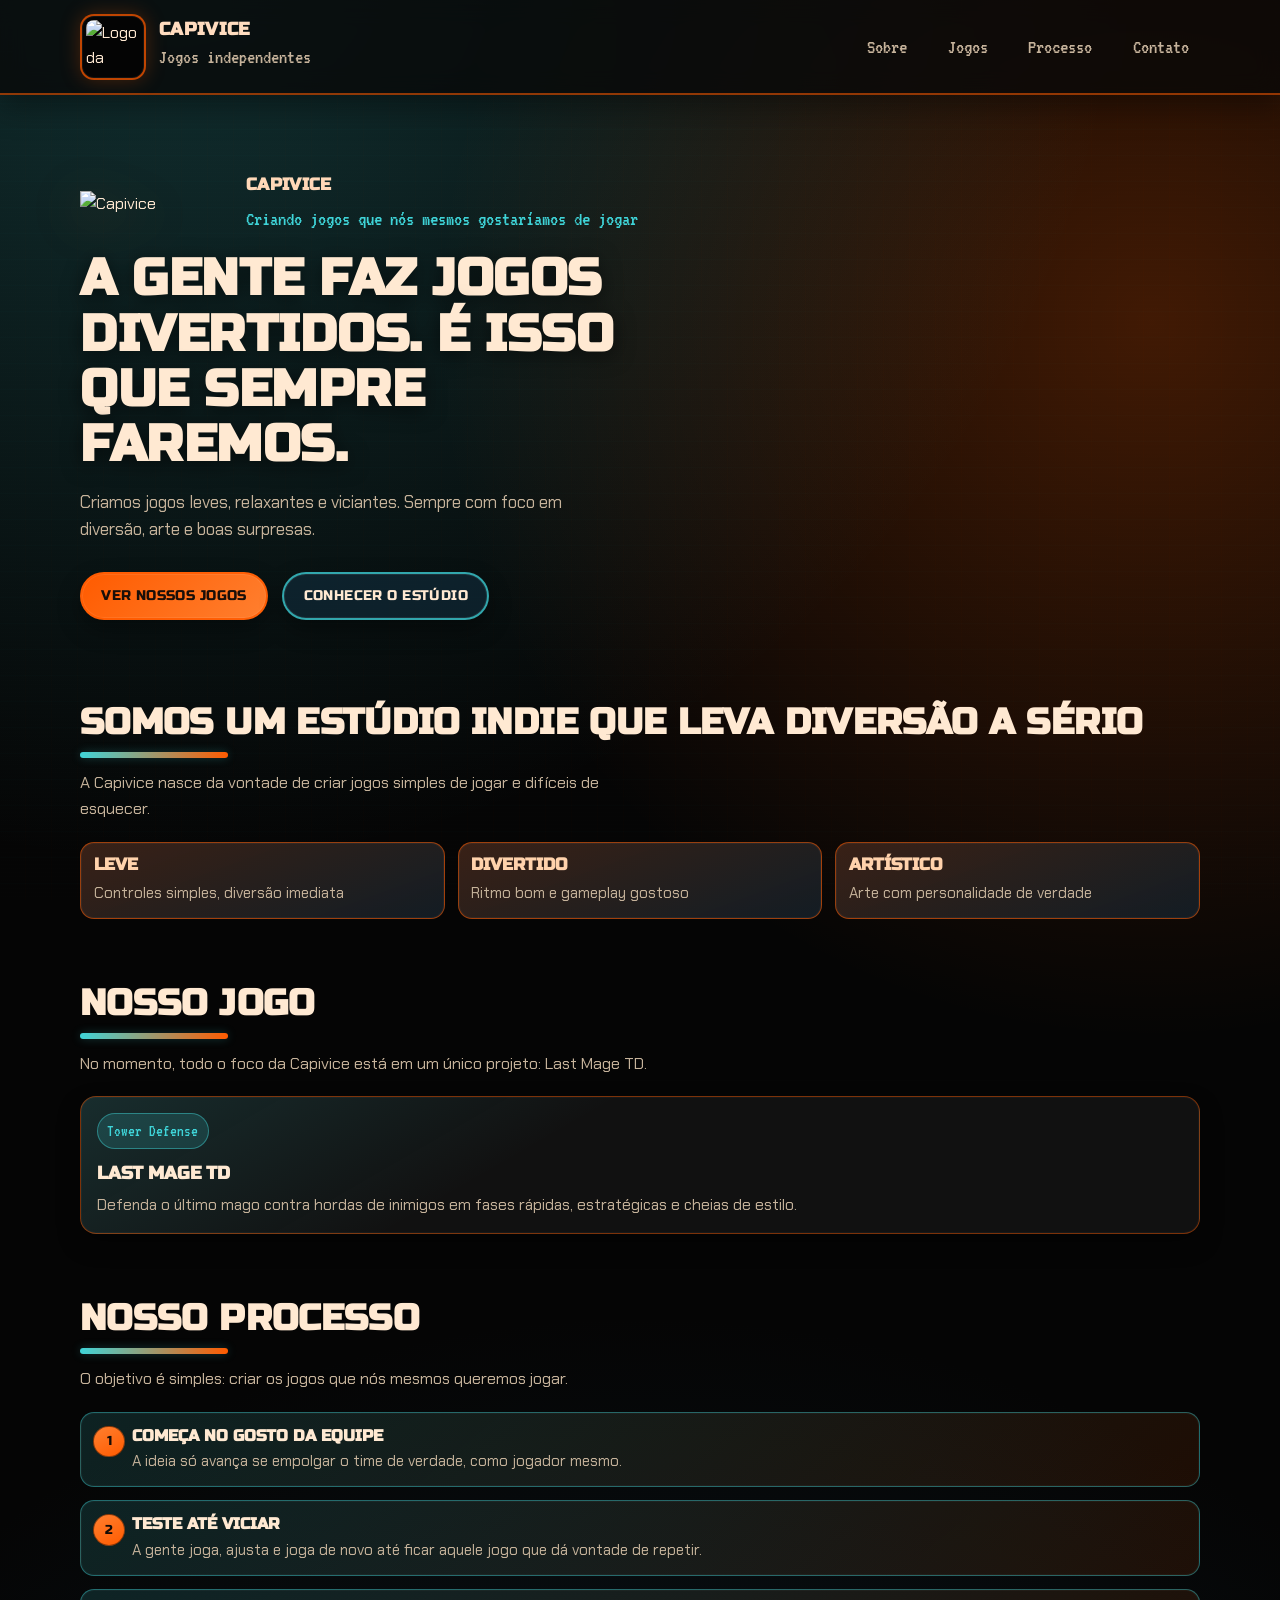
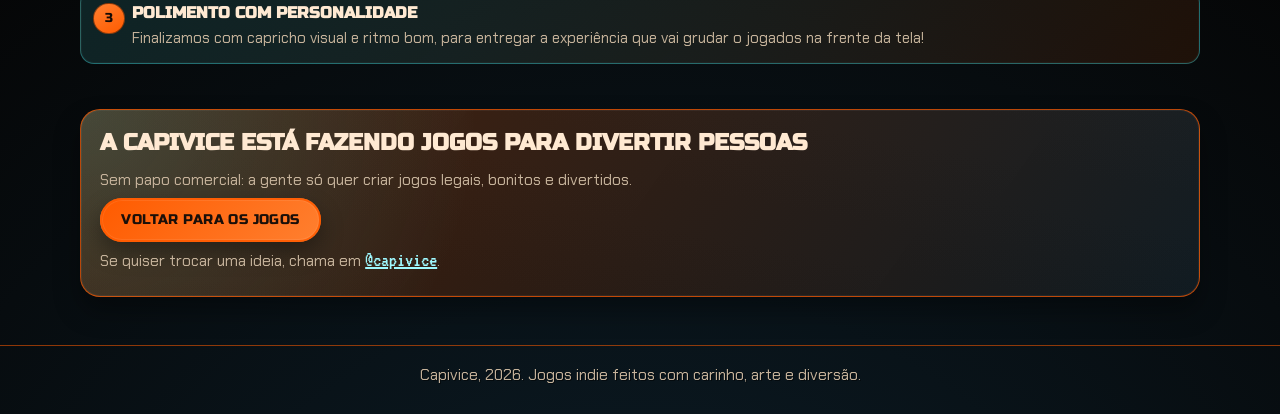
==== index.html @ 0014c9d9 "Add files via upload" ====
<!DOCTYPE html>
<html lang="pt-BR">
<head>
    <meta charset="utf-8">
    <meta name="viewport" content="width=device-width, initial-scale=1">
    <title>Capivice | Jogos indie divertidos com arte forte</title>
    <meta name="description" content="Capivice cria jogos indie divertidos com identidade visual marcante, energia gamer e uma vibe criativa inspirada no mar.">
    <link rel="preconnect" href="https://fonts.googleapis.com">
    <link rel="preconnect" href="https://fonts.gstatic.com" crossorigin>
    <link href="https://fonts.googleapis.com/css2?family=Chakra+Petch:wght@400;500;600;700&family=Russo+One&family=VT323&display=swap" rel="stylesheet">
    <style>
        :root {
            --bg: #050505;
            --bg-soft: #0d1418;
            --surface: #111111;
            --surface-soft: #13161a;
            --text: #ffe9d2;
            --muted: #c6b39b;
            --primary: #ff5b00;
            --primary-soft: #ff7f2f;
            --accent: #3fd4d8;
            --line: rgba(255, 91, 0, 0.45);
            --ocean: #123347;
            --max: 1120px;
        }

        * {
            box-sizing: border-box;
            margin: 0;
            padding: 0;
        }

        html {
            scroll-behavior: smooth;
        }

        body {
            font-family: "Chakra Petch", sans-serif;
            background:
                radial-gradient(circle at 14% -4%, rgba(63, 212, 216, 0.22), transparent 40%),
                radial-gradient(circle at 90% 16%, rgba(255, 91, 0, 0.24), transparent 35%),
                radial-gradient(circle at 50% 120%, rgba(18, 51, 71, 0.58), transparent 44%),
                var(--bg);
            color: var(--text);
            line-height: 1.6;
            min-height: 100vh;
            position: relative;
            overflow-x: hidden;
            text-rendering: optimizeLegibility;
        }

        body::before {
            content: "";
            position: fixed;
            inset: 0;
            pointer-events: none;
            z-index: -2;
            background:
                linear-gradient(transparent 96%, rgba(63, 212, 216, 0.1) 96%),
                linear-gradient(90deg, transparent 96%, rgba(255, 91, 0, 0.08) 96%);
            background-size: 26px 26px, 26px 26px;
            opacity: 0.17;
        }

        body::after {
            content: "";
            position: fixed;
            inset: 0;
            pointer-events: none;
            z-index: -1;
            background: repeating-linear-gradient(
                to bottom,
                rgba(255, 255, 255, 0.05) 0 1px,
                transparent 1px 4px
            );
            opacity: 0.12;
        }

        a {
            color: inherit;
            text-decoration: none;
        }

        .wrap {
            width: min(calc(100% - 2.2rem), var(--max));
            margin-inline: auto;
        }

        .reveal {
            opacity: 0;
            transform: translateY(22px);
            animation: rise 0.7s cubic-bezier(0.3, 0.7, 0.2, 1) forwards;
        }

        .delay-1 { animation-delay: 0.1s; }
        .delay-2 { animation-delay: 0.18s; }
        .delay-3 { animation-delay: 0.26s; }

        @keyframes rise {
            to {
                opacity: 1;
                transform: translateY(0);
            }
        }

        @keyframes float-card {
            0%, 100% { transform: translateY(0px); }
            50% { transform: translateY(-6px); }
        }

        header {
            position: sticky;
            top: 0;
            z-index: 10;
            backdrop-filter: blur(12px);
            background: rgba(8, 8, 8, 0.78);
            border-bottom: 2px solid rgba(255, 91, 0, 0.55);
            box-shadow: 0 10px 30px rgba(0, 0, 0, 0.42);
        }

        .topbar {
            display: flex;
            justify-content: space-between;
            align-items: center;
            gap: 1rem;
            padding: 0.85rem 0;
        }

        .brand {
            display: inline-flex;
            align-items: center;
            gap: 0.8rem;
        }

        .brand-logo {
            width: 66px;
            height: 66px;
            object-fit: contain;
            border-radius: 14px;
            background: #040404;
            border: 2px solid rgba(255, 91, 0, 0.75);
            padding: 0.25rem;
            box-shadow:
                inset 0 0 0 1px rgba(255, 255, 255, 0.06),
                0 0 20px rgba(255, 91, 0, 0.25);
        }

        .logo-fallback {
            width: 66px;
            height: 66px;
            border-radius: 14px;
            display: grid;
            place-items: center;
            font-family: "Russo One", sans-serif;
            font-size: 1rem;
            color: #1b0f08;
            background: linear-gradient(145deg, var(--primary), var(--primary-soft));
            border: 2px solid rgba(255, 91, 0, 0.8);
            box-shadow: inset 0 0 0 2px rgba(0, 0, 0, 0.4);
        }

        .brand strong {
            font-family: "Russo One", sans-serif;
            font-size: 1.12rem;
            line-height: 1.1;
            display: block;
            letter-spacing: 0.02em;
            text-transform: uppercase;
            color: #ffdcbf;
        }

        .brand > span {
            display: grid;
            gap: 0.06rem;
        }

        .brand > span > span {
            color: var(--muted);
            font-family: "VT323", monospace;
            font-size: 1.28rem;
        }

        nav {
            display: flex;
            gap: 1.1rem;
            font-family: "VT323", monospace;
            font-size: 1.3rem;
            color: var(--muted);
        }

        nav a {
            padding: 0.25rem 0.65rem;
            border: 1px solid transparent;
            border-radius: 6px;
            transition: all 0.2s ease;
        }

        nav a:hover {
            color: var(--text);
            border-color: rgba(63, 212, 216, 0.6);
            background: rgba(63, 212, 216, 0.14);
        }

        .hero {
            padding: 4.8rem 0 3.9rem;
            display: grid;
            grid-template-columns: 1.15fr 0.85fr;
            gap: 2rem;
            align-items: center;
        }

        .hero-logo {
            width: 150px;
            flex-shrink: 0;
            filter: drop-shadow(0 10px 24px rgba(255, 91, 0, 0.3));
        }

        .hero-brand-row {
            display: flex;
            align-items: center;
            gap: 1rem;
            margin-bottom: 1rem;
        }

        .hero-brand-text {
            display: grid;
            gap: 0.2rem;
        }

        .hero-brand-text strong {
            font-family: "Russo One", sans-serif;
            font-size: 1.05rem;
            color: #ffd8b8;
            text-transform: uppercase;
            letter-spacing: 0.02em;
        }

        .hero-brand-text span {
            font-family: "VT323", monospace;
            font-size: 1.3rem;
            color: var(--accent);
        }

        h1 {
            font-family: "Russo One", sans-serif;
            font-size: clamp(2rem, 4vw, 3.4rem);
            line-height: 1.08;
            letter-spacing: 0.01em;
            margin-bottom: 1rem;
            text-transform: uppercase;
            text-shadow: 0 4px 20px rgba(0, 0, 0, 0.6);
        }

        .hero p {
            color: var(--muted);
            max-width: 52ch;
            font-size: 1.07rem;
            margin-bottom: 1.8rem;
        }

        .actions {
            display: flex;
            flex-wrap: wrap;
            gap: 0.9rem;
        }

        .btn {
            padding: 0.7rem 1.2rem;
            font-family: "Russo One", sans-serif;
            border-radius: 999px;
            font-weight: 400;
            font-size: 0.86rem;
            border: 2px solid transparent;
            transition: transform 0.15s ease, box-shadow 0.15s ease, background-color 0.2s ease;
            letter-spacing: 0.03em;
            box-shadow:
                inset 0 0 0 1px rgba(255, 255, 255, 0.08),
                0 10px 22px rgba(0, 0, 0, 0.35);
            text-transform: uppercase;
        }

        .btn-primary {
            background: linear-gradient(135deg, var(--primary), var(--primary-soft));
            border-color: rgba(255, 91, 0, 0.85);
            color: #1a0f09;
        }

        .btn-secondary {
            border-color: rgba(63, 212, 216, 0.75);
            background: rgba(18, 51, 71, 0.5);
            color: var(--text);
        }

        .btn:hover {
            transform: translateY(-2px);
            box-shadow:
                inset 0 0 0 1px rgba(255, 255, 255, 0.08),
                0 12px 24px rgba(0, 0, 0, 0.42);
        }

        .btn:active {
            transform: translateY(1px);
        }

        .hero-card {
            background:
                radial-gradient(circle at 16% 0%, rgba(63, 212, 216, 0.2), transparent 45%),
                linear-gradient(160deg, rgba(255, 255, 255, 0.06), transparent 45%),
                linear-gradient(180deg, #151515, #0c0c0c);
            border: 2px solid rgba(255, 91, 0, 0.68);
            border-radius: 22px;
            padding: 1.25rem;
            box-shadow:
                inset 0 0 0 1px rgba(255, 255, 255, 0.05),
                0 20px 34px rgba(0, 0, 0, 0.5);
            animation: float-card 4.8s ease-in-out infinite;
        }

        .hero-card .tag {
            display: inline-block;
            background: rgba(63, 212, 216, 0.2);
            color: #8ffbff;
            border: 1px solid rgba(63, 212, 216, 0.72);
            border-radius: 999px;
            padding: 0.22rem 0.68rem;
            font-family: "VT323", monospace;
            font-size: 1.12rem;
            margin-bottom: 0.9rem;
        }

        .hero-card h2 {
            font-family: "Russo One", sans-serif;
            font-size: 1.5rem;
            line-height: 1.2;
            margin-bottom: 0.55rem;
            color: #ffd9bb;
        }

        .hero-card p {
            color: var(--muted);
            font-size: 1.02rem;
        }

        .hero-card ul {
            margin-top: 1rem;
            display: grid;
            gap: 0.68rem;
        }

        .hero-card li {
            list-style: none;
            border: 1px solid rgba(255, 91, 0, 0.45);
            background: rgba(7, 9, 12, 0.75);
            border-radius: 12px;
            padding: 0.62rem 0.75rem;
            font-size: 0.92rem;
            color: var(--muted);
        }

        section {
            padding: 1.2rem 0 2.8rem;
        }

        .section-title {
            font-family: "Russo One", sans-serif;
            font-size: clamp(1.45rem, 3vw, 2.25rem);
            line-height: 1.15;
            margin-bottom: 0.75rem;
            letter-spacing: 0.01em;
            text-transform: uppercase;
        }

        .section-title::after {
            content: "";
            display: block;
            width: 148px;
            height: 6px;
            margin-top: 0.55rem;
            border-radius: 999px;
            background: linear-gradient(90deg, var(--accent), var(--primary));
            box-shadow: 0 0 10px rgba(63, 212, 216, 0.25);
        }

        .section-sub {
            color: var(--muted);
            margin-bottom: 1.2rem;
            max-width: 58ch;
            font-size: 1.02rem;
        }

        .grid {
            display: grid;
            gap: 0.95rem;
        }

        .grid.cols-3 {
            grid-template-columns: repeat(3, minmax(0, 1fr));
        }

        .card {
            background:
                linear-gradient(150deg, rgba(63, 212, 216, 0.14), transparent 40%),
                var(--surface);
            border-radius: 16px;
            border: 1px solid var(--line);
            padding: 1rem;
            box-shadow:
                inset 0 0 0 1px rgba(255, 255, 255, 0.03),
                0 10px 22px rgba(0, 0, 0, 0.35);
            transition: transform 0.2s ease;
        }

        .card:hover {
            transform: translateY(-3px);
        }

        .card h3 {
            font-family: "Russo One", sans-serif;
            font-size: 1.15rem;
            line-height: 1.2;
            margin-bottom: 0.5rem;
            text-transform: uppercase;
        }

        .card p {
            color: var(--muted);
            font-size: 0.98rem;
        }

        .pill {
            display: inline-block;
            padding: 0.22rem 0.58rem;
            border-radius: 999px;
            font-family: "VT323", monospace;
            font-size: 1.05rem;
            background: rgba(63, 212, 216, 0.16);
            border: 1px solid rgba(63, 212, 216, 0.45);
            color: var(--accent);
            margin-bottom: 0.8rem;
        }

        .stats {
            display: grid;
            grid-template-columns: repeat(3, minmax(0, 1fr));
            gap: 0.8rem;
            margin-top: 1rem;
        }

        .stat {
            border-radius: 14px;
            background: linear-gradient(160deg, rgba(255, 91, 0, 0.16), rgba(18, 51, 71, 0.22)), var(--surface-soft);
            border: 1px solid rgba(255, 91, 0, 0.55);
            padding: 0.8rem;
            box-shadow: inset 0 0 0 1px rgba(255, 255, 255, 0.04);
        }

        .stat strong {
            display: block;
            font-family: "Russo One", sans-serif;
            font-size: 1.05rem;
            color: #ffd2ac;
            line-height: 1.2;
            margin-bottom: 0.25rem;
            text-transform: uppercase;
        }

        .stat span {
            color: var(--muted);
            font-size: 0.95rem;
        }

        .process {
            counter-reset: step;
            display: grid;
            gap: 0.8rem;
        }

        .process li {
            list-style: none;
            border: 1px solid rgba(63, 212, 216, 0.42);
            background: linear-gradient(140deg, rgba(63, 212, 216, 0.14), rgba(255, 91, 0, 0.1));
            border-radius: 14px;
            padding: 0.82rem 0.95rem;
            position: relative;
            padding-left: 3.2rem;
            box-shadow: inset 0 0 0 1px rgba(255, 255, 255, 0.03);
        }

        .process li::before {
            counter-increment: step;
            content: counter(step);
            position: absolute;
            left: 0.78rem;
            top: 0.8rem;
            width: 1.85rem;
            height: 1.85rem;
            border-radius: 999px;
            display: grid;
            place-items: center;
            font-family: "Russo One", sans-serif;
            font-size: 0.8rem;
            color: #140b06;
            background: linear-gradient(150deg, var(--primary-soft), var(--primary));
            border: 1px solid rgba(0, 0, 0, 0.45);
        }

        .process h4 {
            font-family: "Russo One", sans-serif;
            font-size: 1rem;
            line-height: 1.2;
            margin-bottom: 0.25rem;
            text-transform: uppercase;
        }

        .process p {
            color: var(--muted);
            font-size: 0.95rem;
        }

        .cta {
            background:
                radial-gradient(circle at 0% 0%, rgba(63, 212, 216, 0.22), transparent 35%),
                linear-gradient(125deg, rgba(255, 91, 0, 0.24), rgba(18, 51, 71, 0.32)),
                linear-gradient(190deg, #141414, #0b0b0b);
            border-radius: 20px;
            border: 1px solid rgba(255, 91, 0, 0.7);
            padding: 1.2rem;
            margin-bottom: 3rem;
            box-shadow:
                inset 0 0 0 1px rgba(255, 255, 255, 0.05),
                0 14px 26px rgba(0, 0, 0, 0.34);
        }

        .cta h3 {
            font-family: "Russo One", sans-serif;
            font-size: clamp(1.1rem, 2.3vw, 1.45rem);
            line-height: 1.2;
            margin-bottom: 0.6rem;
            text-transform: uppercase;
        }

        .cta p {
            color: var(--muted);
            margin-bottom: 0.9rem;
            max-width: 62ch;
            font-size: 0.98rem;
        }

        .contact-link {
            font-family: "VT323", monospace;
            font-size: 1.28rem;
            color: #9ff9ff;
            text-decoration: underline;
            text-decoration-thickness: 2px;
        }

        footer {
            border-top: 1px solid rgba(255, 91, 0, 0.55);
            color: var(--muted);
            font-size: 0.98rem;
            padding: 1rem 0 1.7rem;
            text-align: center;
            text-shadow: 1px 1px 0 rgba(0, 0, 0, 0.45);
        }

        @media (max-width: 980px) {
            nav {
                display: none;
            }

            .hero {
                grid-template-columns: 1fr;
                padding-top: 3.6rem;
                gap: 1.3rem;
            }

            .hero-brand-row {
                align-items: flex-start;
            }

            .grid.cols-3,
            .stats {
                grid-template-columns: 1fr;
            }
        }

        @media (max-width: 680px) {
            .wrap {
                width: min(calc(100% - 1.4rem), var(--max));
            }

            h1 {
                font-size: clamp(1.5rem, 8vw, 2rem);
                line-height: 1.12;
            }

            .section-title {
                font-size: clamp(1.2rem, 6vw, 1.5rem);
            }

            .btn {
                width: 100%;
                text-align: center;
            }

            .hero-brand-row {
                flex-direction: column;
                align-items: flex-start;
                gap: 0.5rem;
            }

            .hero-logo {
                width: min(240px, 100%);
            }
        }
    </style>
</head>
<body>
    <header>
        <div class="wrap topbar">
            <a href="#topo" class="brand" id="topo">
                <img src="./assets/capivice-logo.png" alt="Logo da Capivice" class="brand-logo">
                <span>
                    <strong>Capivice</strong>
                    <span>Jogos independentes</span>
                </span>
            </a>

            <nav>
                <a href="#sobre">Sobre</a>
                <a href="#jogos">Jogos</a>
                <a href="#processo">Processo</a>
                <a href="#contato">Contato</a>
            </nav>
        </div>
    </header>

    <main class="wrap">
        <section class="hero">
            <div class="reveal">
                <div class="hero-brand-row">
                    <img src="./assets/capivice-logo.png" alt="Capivice" class="hero-logo">
                    <div class="hero-brand-text">
                        <strong>Capivice</strong>
                        <span>Criando jogos que nós mesmos gostaríamos de jogar</span>
                    </div>
                </div>
                <h1>A gente faz jogos divertidos. É isso que sempre faremos.</h1>
                <p>
                    Criamos jogos leves, relaxantes e viciantes. Sempre com foco em diversão, arte e boas surpresas.
                </p>
                <div class="actions">
                    <a class="btn btn-primary" href="#jogos">Ver nossos jogos</a>
                    <a class="btn btn-secondary" href="#sobre">Conhecer o estúdio</a>
                </div>
            </div>

            <aside class="hero-card reveal delay-1" aria-label="Destaque do próximo projeto">
                <span class="tag">Em desenvolvimento</span>
                <h2>Last Mage TD</h2>
                <p>
                    Nosso primeiro jogo: um tower defense rápido, estiloso e viciante.
                </p>
                <ul>
                    <li>Estratégia direta com partidas dinâmicas</li>
                    <li>Arte forte com personalidade Capivice</li>
                </ul>
            </aside>
        </section>

        <section id="sobre" class="reveal delay-1">
            <h2 class="section-title">Somos um estúdio indie que leva diversão a sério</h2>
            <p class="section-sub">
                A Capivice nasce da vontade de criar jogos simples de jogar e difíceis de esquecer.
            </p>

            <div class="stats">
                <div class="stat">
                    <strong>Leve</strong>
                    <span>Controles simples, diversão imediata</span>
                </div>
                <div class="stat">
                    <strong>Divertido</strong>
                    <span>Ritmo bom e gameplay gostoso</span>
                </div>
                <div class="stat">
                    <strong>Artístico</strong>
                    <span>Arte com personalidade de verdade</span>
                </div>
            </div>
        </section>

        <section id="jogos" class="reveal delay-2">
            <h2 class="section-title">Nosso Jogo</h2>
            <p class="section-sub">
                No momento, todo o foco da Capivice está em um único projeto: Last Mage TD.
            </p>

            <div class="grid">
                <article class="card">
                    <span class="pill">Tower Defense</span>
                    <h3>Last Mage TD</h3>
                    <p>
                        Defenda o último mago contra hordas de inimigos em fases rápidas, estratégicas e cheias de estilo.
                    </p>
                </article>
            </div>
        </section>

        <section id="processo" class="reveal delay-3">
            <h2 class="section-title">Nosso Processo</h2>
            <p class="section-sub">
                O objetivo é simples: criar os jogos que nós mesmos queremos jogar.
            </p>

            <ol class="process">
                <li>
                    <h4>Começa no gosto da equipe</h4>
                    <p>
                        A ideia só avança se empolgar o time de verdade, como jogador mesmo.
                    </p>
                </li>
                <li>
                    <h4>Teste até viciar</h4>
                    <p>
                        A gente joga, ajusta e joga de novo até ficar aquele jogo que dá vontade de repetir.
                    </p>
                </li>
                <li>
                    <h4>Polimento com personalidade</h4>
                    <p>
                        Finalizamos com capricho visual e ritmo bom, para entregar a experiência que vai grudar o jogados na frente da tela!
                    </p>
                </li>
            </ol>
        </section>

        <section id="contato" class="cta reveal delay-3">
            <h3>A Capivice está fazendo jogos para divertir pessoas</h3>
            <p>
                Sem papo comercial: a gente só quer criar jogos legais, bonitos e divertidos.
            </p>
            <a class="btn btn-primary" href="#jogos">Voltar para os jogos</a>
            <p style="margin-top:0.75rem; margin-bottom:0;">
                Se quiser trocar uma ideia, chama em
                <a class="contact-link" href="#" aria-label="Abrir perfil da Capivice">@capivice</a>.
            </p>
        </section>
    </main>

    <footer>
        <div class="wrap">
            Capivice, 2026. Jogos indie feitos com carinho, arte e diversão.
        </div>
    </footer>
</body>
</html>
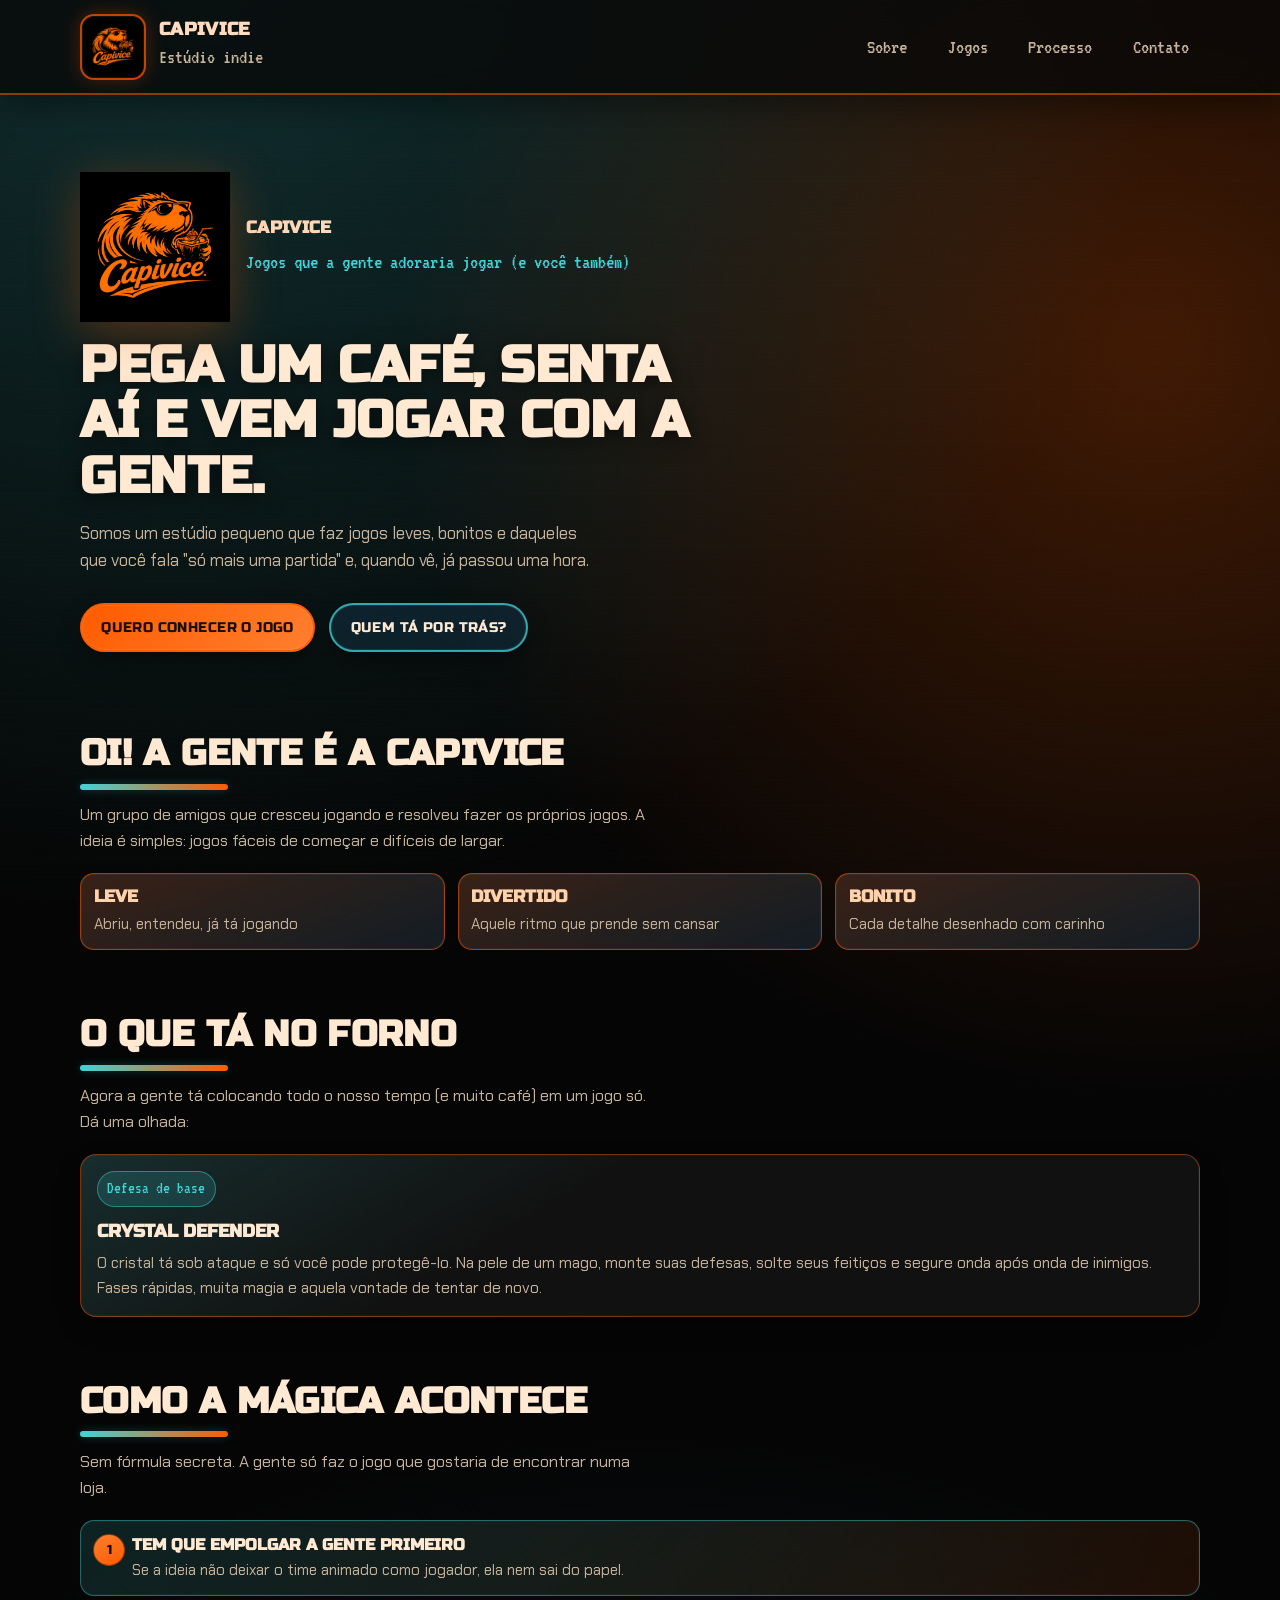
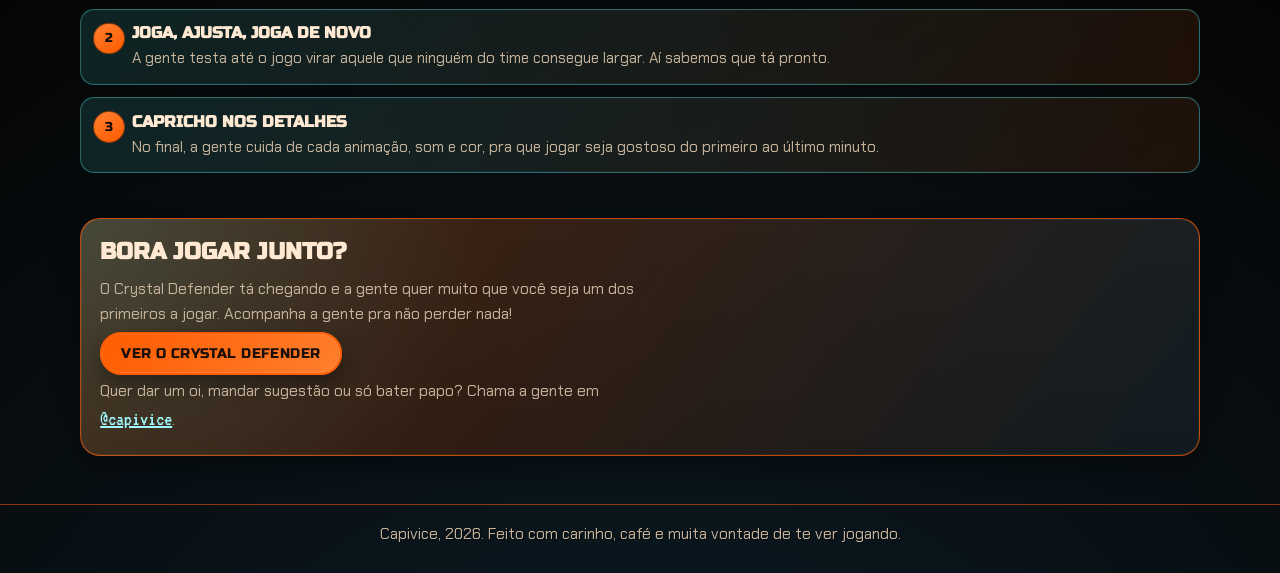
==== commit 815cc7b0: "Rewrite site copy with warmer tone and feature Crystal Defender Replace institutional copy with a ca" ====
--- a/index.html
+++ b/index.html
@@ -3,8 +3,8 @@
 <head>
     <meta charset="utf-8">
     <meta name="viewport" content="width=device-width, initial-scale=1">
-    <title>Capivice | Jogos indie divertidos com arte forte</title>
-    <meta name="description" content="Capivice cria jogos indie divertidos com identidade visual marcante, energia gamer e uma vibe criativa inspirada no mar.">
+    <title>Capivice | Jogos feitos com carinho pra você se divertir</title>
+    <meta name="description" content="A Capivice é um estúdio indie pequeno que faz jogos leves, bonitos e gostosos de jogar. Vem conhecer o Crystal Defender!">
     <link rel="preconnect" href="https://fonts.googleapis.com">
     <link rel="preconnect" href="https://fonts.gstatic.com" crossorigin>
     <link href="https://fonts.googleapis.com/css2?family=Chakra+Petch:wght@400;500;600;700&family=Russo+One&family=VT323&display=swap" rel="stylesheet">
@@ -622,7 +622,7 @@
                 <img src="./assets/capivice-logo.png" alt="Logo da Capivice" class="brand-logo">
                 <span>
                     <strong>Capivice</strong>
-                    <span>Jogos independentes</span>
+                    <span>Estúdio indie</span>
                 </span>
             </a>
 
@@ -642,107 +642,107 @@
                     <img src="./assets/capivice-logo.png" alt="Capivice" class="hero-logo">
                     <div class="hero-brand-text">
                         <strong>Capivice</strong>
-                        <span>Criando jogos que nós mesmos gostaríamos de jogar</span>
+                        <span>Jogos que a gente adoraria jogar (e você também)</span>
                     </div>
                 </div>
-                <h1>A gente faz jogos divertidos. É isso que sempre faremos.</h1>
+                <h1>Pega um café, senta aí e vem jogar com a gente.</h1>
                 <p>
-                    Criamos jogos leves, relaxantes e viciantes. Sempre com foco em diversão, arte e boas surpresas.
+                    Somos um estúdio pequeno que faz jogos leves, bonitos e daqueles que você fala "só mais uma partida" e, quando vê, já passou uma hora.
                 </p>
                 <div class="actions">
-                    <a class="btn btn-primary" href="#jogos">Ver nossos jogos</a>
-                    <a class="btn btn-secondary" href="#sobre">Conhecer o estúdio</a>
+                    <a class="btn btn-primary" href="#jogos">Quero conhecer o jogo</a>
+                    <a class="btn btn-secondary" href="#sobre">Quem tá por trás?</a>
                 </div>
             </div>
 
             <aside class="hero-card reveal delay-1" aria-label="Destaque do próximo projeto">
-                <span class="tag">Em desenvolvimento</span>
-                <h2>Last Mage TD</h2>
+                <span class="tag">Saindo do forno</span>
+                <h2>Crystal Defender</h2>
                 <p>
-                    Nosso primeiro jogo: um tower defense rápido, estiloso e viciante.
+                    Nosso primeiro jogo! Você é um mago e tem uma missão: proteger o cristal das hordas de monstros. Bonito, rapidinho e perigosamente viciante.
                 </p>
                 <ul>
-                    <li>Estratégia direta com partidas dinâmicas</li>
-                    <li>Arte forte com personalidade Capivice</li>
+                    <li>Partidas curtas pra jogar no intervalo (ou a noite toda)</li>
+                    <li>Arte feita à mão, com todo o nosso jeitinho</li>
                 </ul>
             </aside>
         </section>
 
         <section id="sobre" class="reveal delay-1">
-            <h2 class="section-title">Somos um estúdio indie que leva diversão a sério</h2>
+            <h2 class="section-title">Oi! A gente é a Capivice</h2>
             <p class="section-sub">
-                A Capivice nasce da vontade de criar jogos simples de jogar e difíceis de esquecer.
+                Um grupo de amigos que cresceu jogando e resolveu fazer os próprios jogos. A ideia é simples: jogos fáceis de começar e difíceis de largar.
             </p>
 
             <div class="stats">
                 <div class="stat">
                     <strong>Leve</strong>
-                    <span>Controles simples, diversão imediata</span>
+                    <span>Abriu, entendeu, já tá jogando</span>
                 </div>
                 <div class="stat">
                     <strong>Divertido</strong>
-                    <span>Ritmo bom e gameplay gostoso</span>
+                    <span>Aquele ritmo que prende sem cansar</span>
                 </div>
                 <div class="stat">
-                    <strong>Artístico</strong>
-                    <span>Arte com personalidade de verdade</span>
+                    <strong>Bonito</strong>
+                    <span>Cada detalhe desenhado com carinho</span>
                 </div>
             </div>
         </section>
 
         <section id="jogos" class="reveal delay-2">
-            <h2 class="section-title">Nosso Jogo</h2>
+            <h2 class="section-title">O que tá no forno</h2>
             <p class="section-sub">
-                No momento, todo o foco da Capivice está em um único projeto: Last Mage TD.
+                Agora a gente tá colocando todo o nosso tempo (e muito café) em um jogo só. Dá uma olhada:
             </p>
 
             <div class="grid">
                 <article class="card">
-                    <span class="pill">Tower Defense</span>
-                    <h3>Last Mage TD</h3>
+                    <span class="pill">Defesa de base</span>
+                    <h3>Crystal Defender</h3>
                     <p>
-                        Defenda o último mago contra hordas de inimigos em fases rápidas, estratégicas e cheias de estilo.
+                        O cristal tá sob ataque e só você pode protegê-lo. Na pele de um mago, monte suas defesas, solte seus feitiços e segure onda após onda de inimigos. Fases rápidas, muita magia e aquela vontade de tentar de novo.
                     </p>
                 </article>
             </div>
         </section>
 
         <section id="processo" class="reveal delay-3">
-            <h2 class="section-title">Nosso Processo</h2>
+            <h2 class="section-title">Como a mágica acontece</h2>
             <p class="section-sub">
-                O objetivo é simples: criar os jogos que nós mesmos queremos jogar.
+                Sem fórmula secreta. A gente só faz o jogo que gostaria de encontrar numa loja.
             </p>
 
             <ol class="process">
                 <li>
-                    <h4>Começa no gosto da equipe</h4>
+                    <h4>Tem que empolgar a gente primeiro</h4>
                     <p>
-                        A ideia só avança se empolgar o time de verdade, como jogador mesmo.
+                        Se a ideia não deixar o time animado como jogador, ela nem sai do papel.
                     </p>
                 </li>
                 <li>
-                    <h4>Teste até viciar</h4>
+                    <h4>Joga, ajusta, joga de novo</h4>
                     <p>
-                        A gente joga, ajusta e joga de novo até ficar aquele jogo que dá vontade de repetir.
+                        A gente testa até o jogo virar aquele que ninguém do time consegue largar. Aí sabemos que tá pronto.
                     </p>
                 </li>
                 <li>
-                    <h4>Polimento com personalidade</h4>
+                    <h4>Capricho nos detalhes</h4>
                     <p>
-                        Finalizamos com capricho visual e ritmo bom, para entregar a experiência que vai grudar o jogados na frente da tela!
+                        No final, a gente cuida de cada animação, som e cor, pra que jogar seja gostoso do primeiro ao último minuto.
                     </p>
                 </li>
             </ol>
         </section>
 
         <section id="contato" class="cta reveal delay-3">
-            <h3>A Capivice está fazendo jogos para divertir pessoas</h3>
+            <h3>Bora jogar junto?</h3>
             <p>
-                Sem papo comercial: a gente só quer criar jogos legais, bonitos e divertidos.
+                O Crystal Defender tá chegando e a gente quer muito que você seja um dos primeiros a jogar. Acompanha a gente pra não perder nada!
             </p>
-            <a class="btn btn-primary" href="#jogos">Voltar para os jogos</a>
+            <a class="btn btn-primary" href="#jogos">Ver o Crystal Defender</a>
             <p style="margin-top:0.75rem; margin-bottom:0;">
-                Se quiser trocar uma ideia, chama em
+                Quer dar um oi, mandar sugestão ou só bater papo? Chama a gente em
                 <a class="contact-link" href="#" aria-label="Abrir perfil da Capivice">@capivice</a>.
             </p>
         </section>
@@ -750,7 +750,7 @@
 
     <footer>
         <div class="wrap">
-            Capivice, 2026. Jogos indie feitos com carinho, arte e diversão.
+            Capivice, 2026. Feito com carinho, café e muita vontade de te ver jogando.
         </div>
     </footer>
 </body>
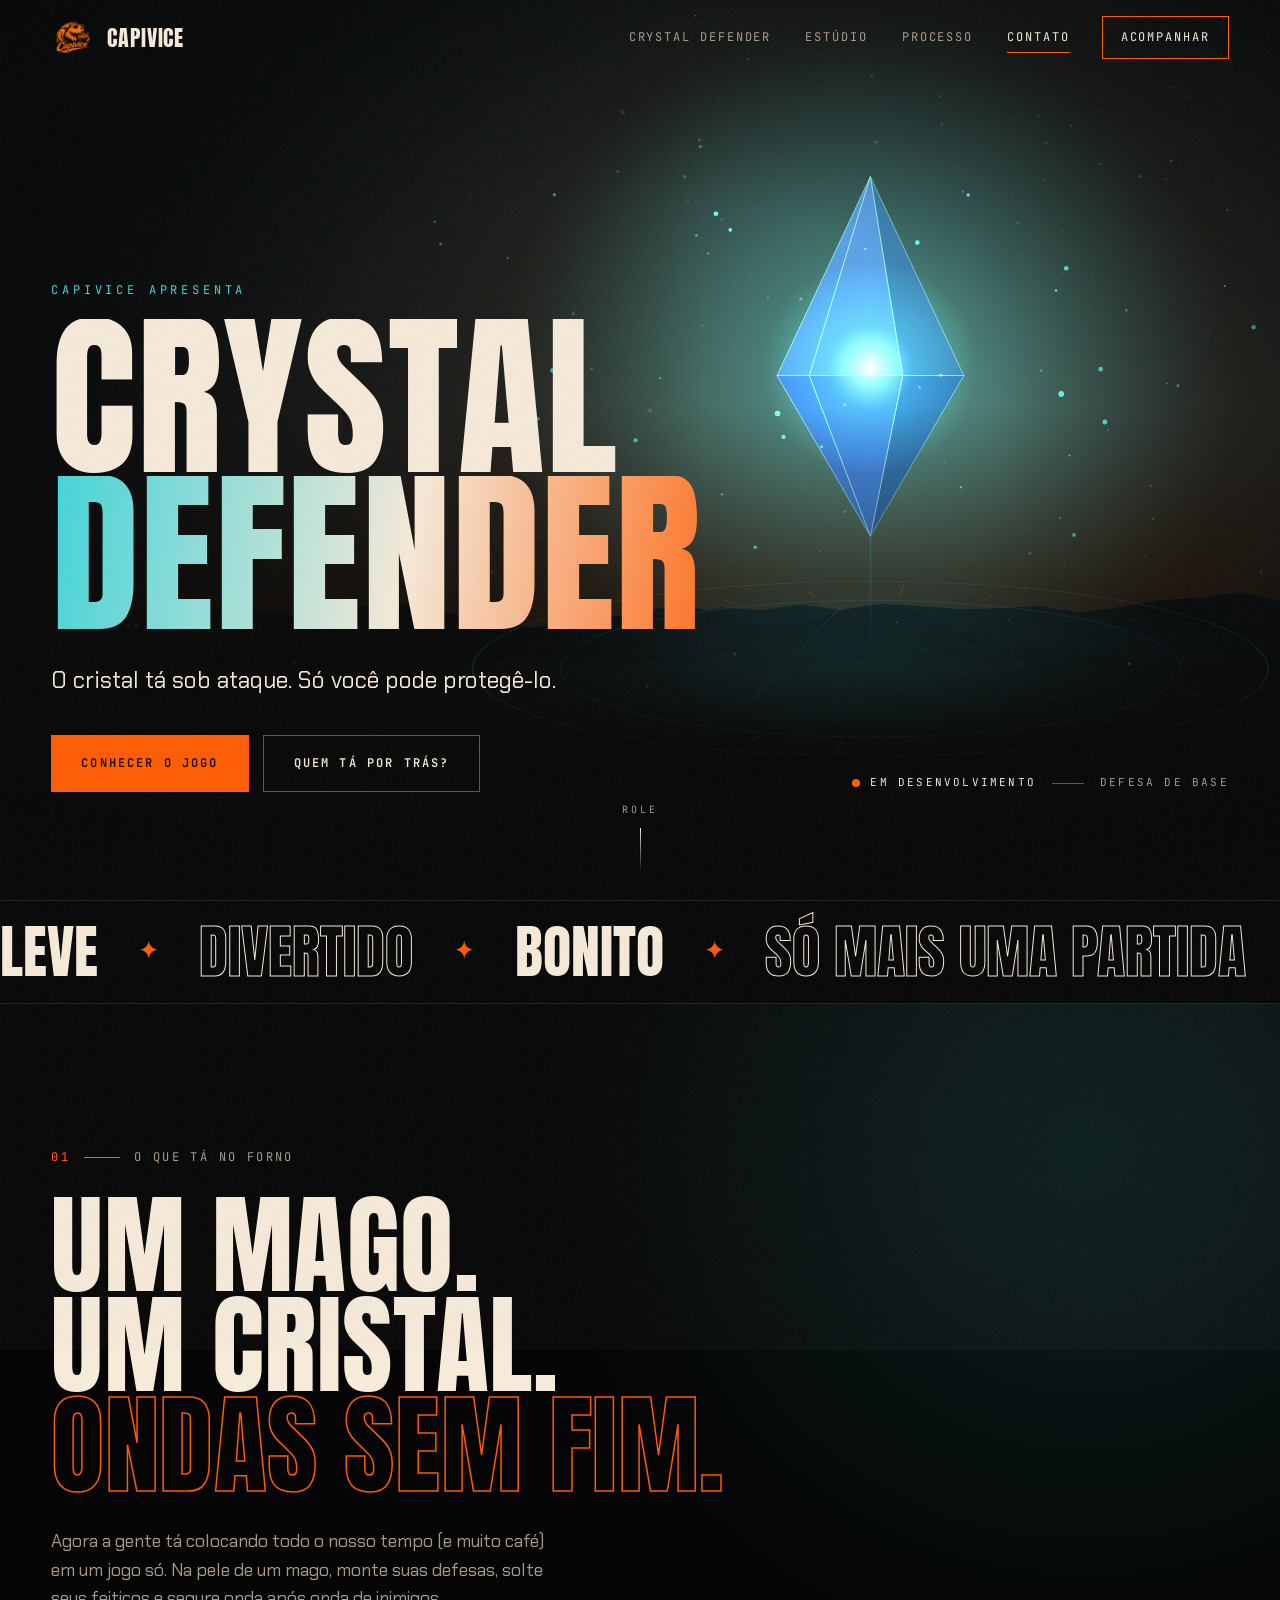
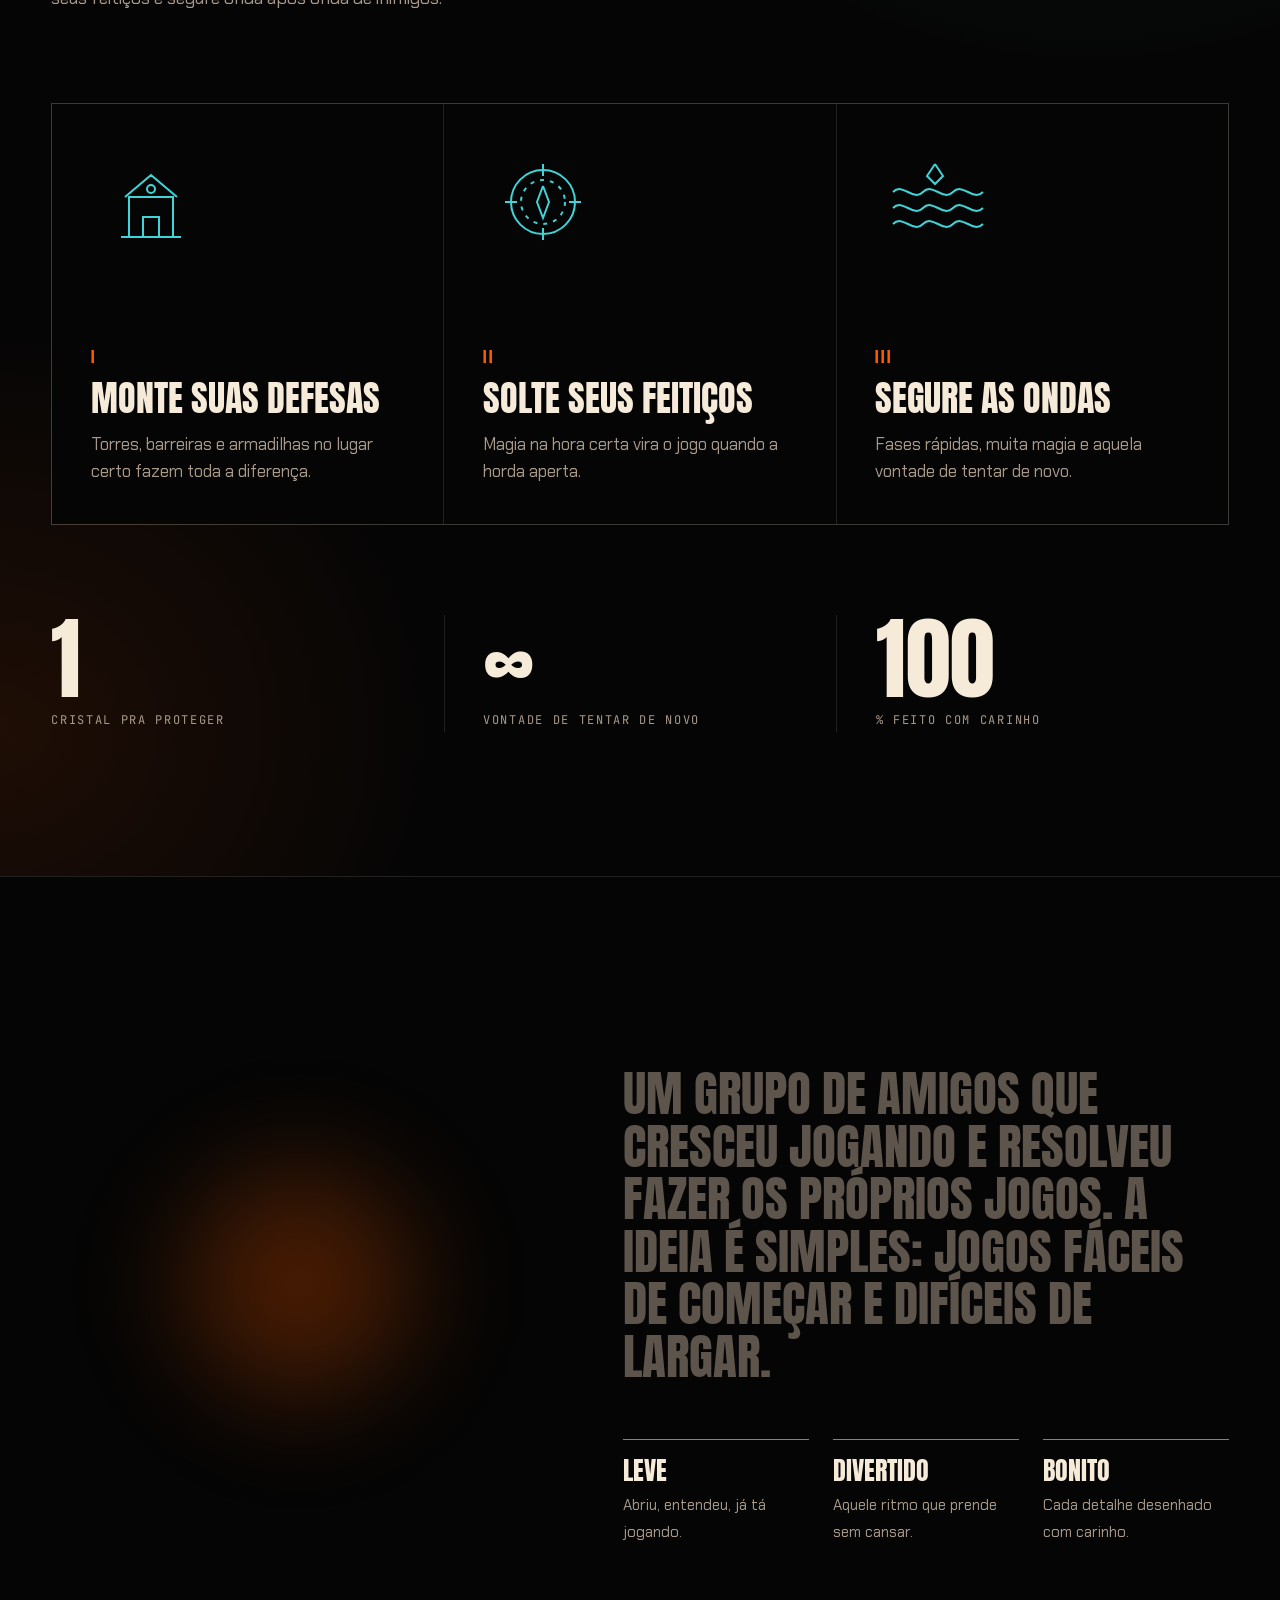
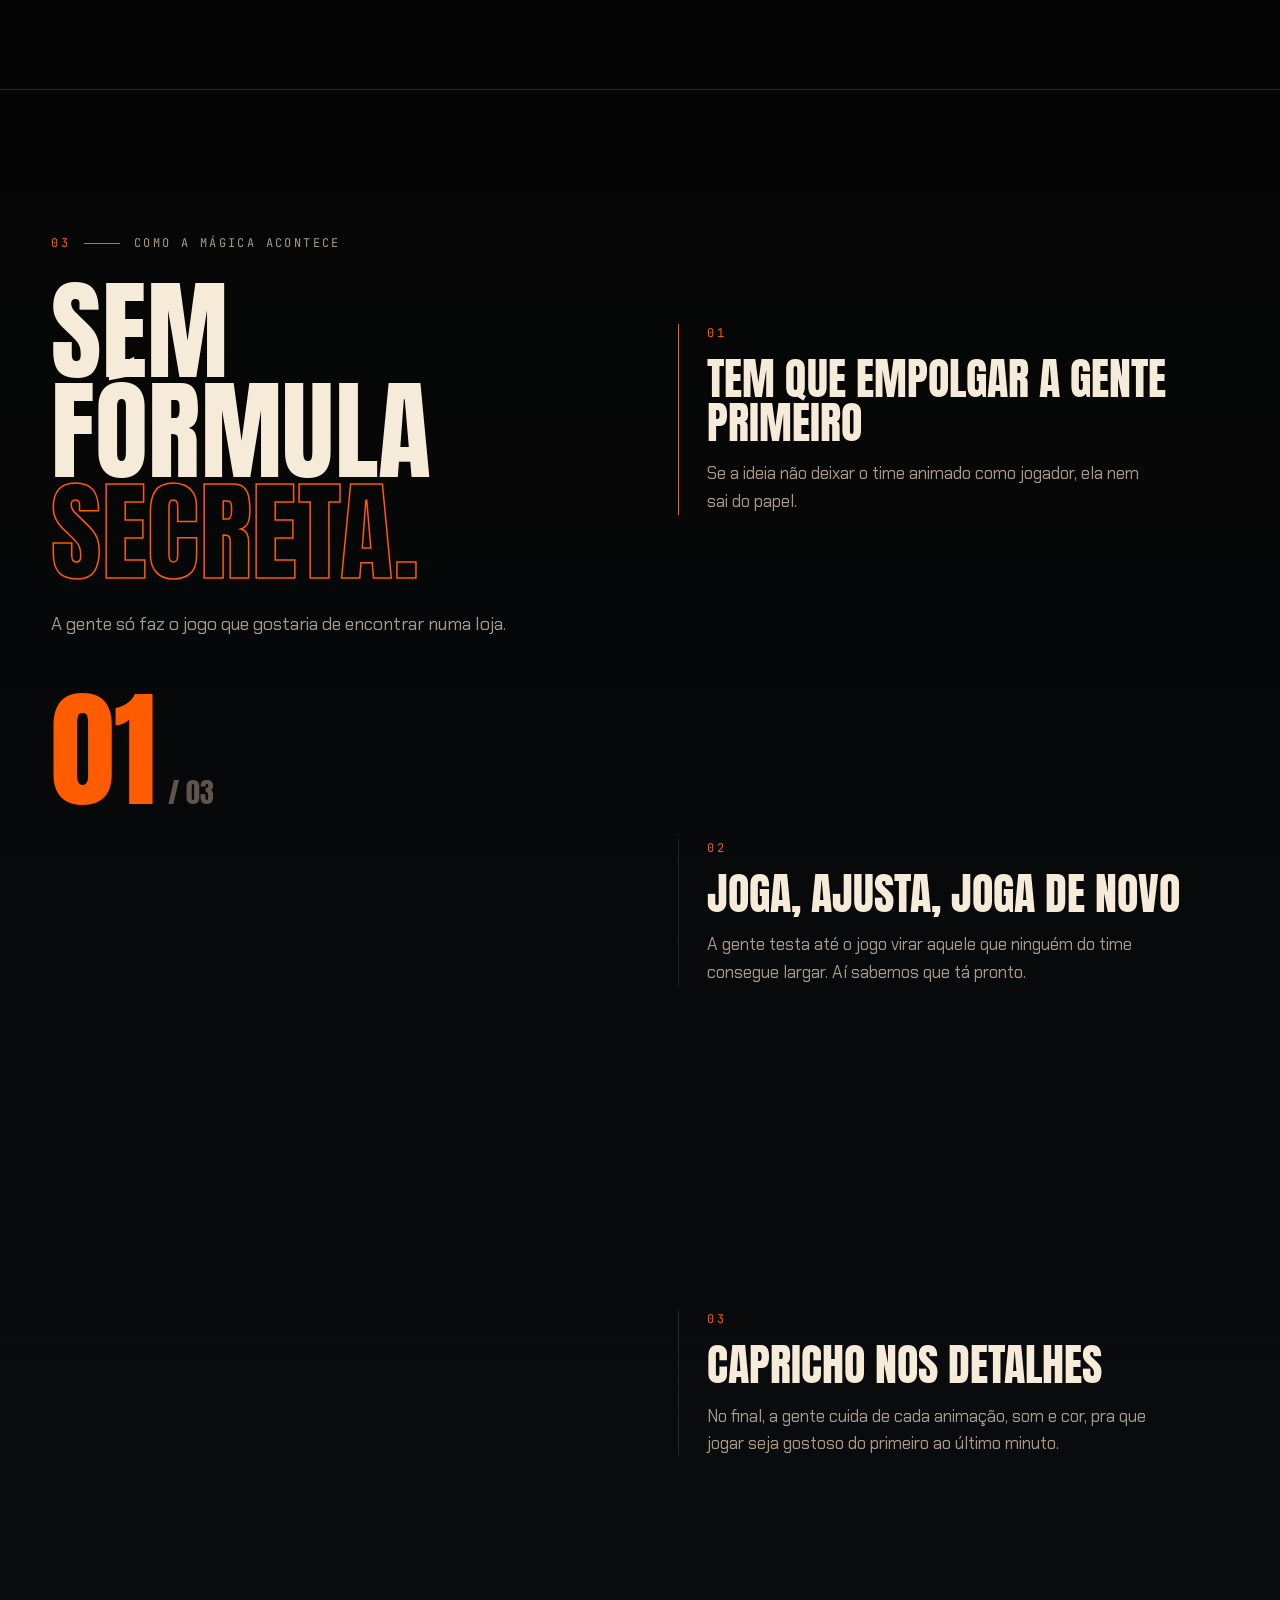
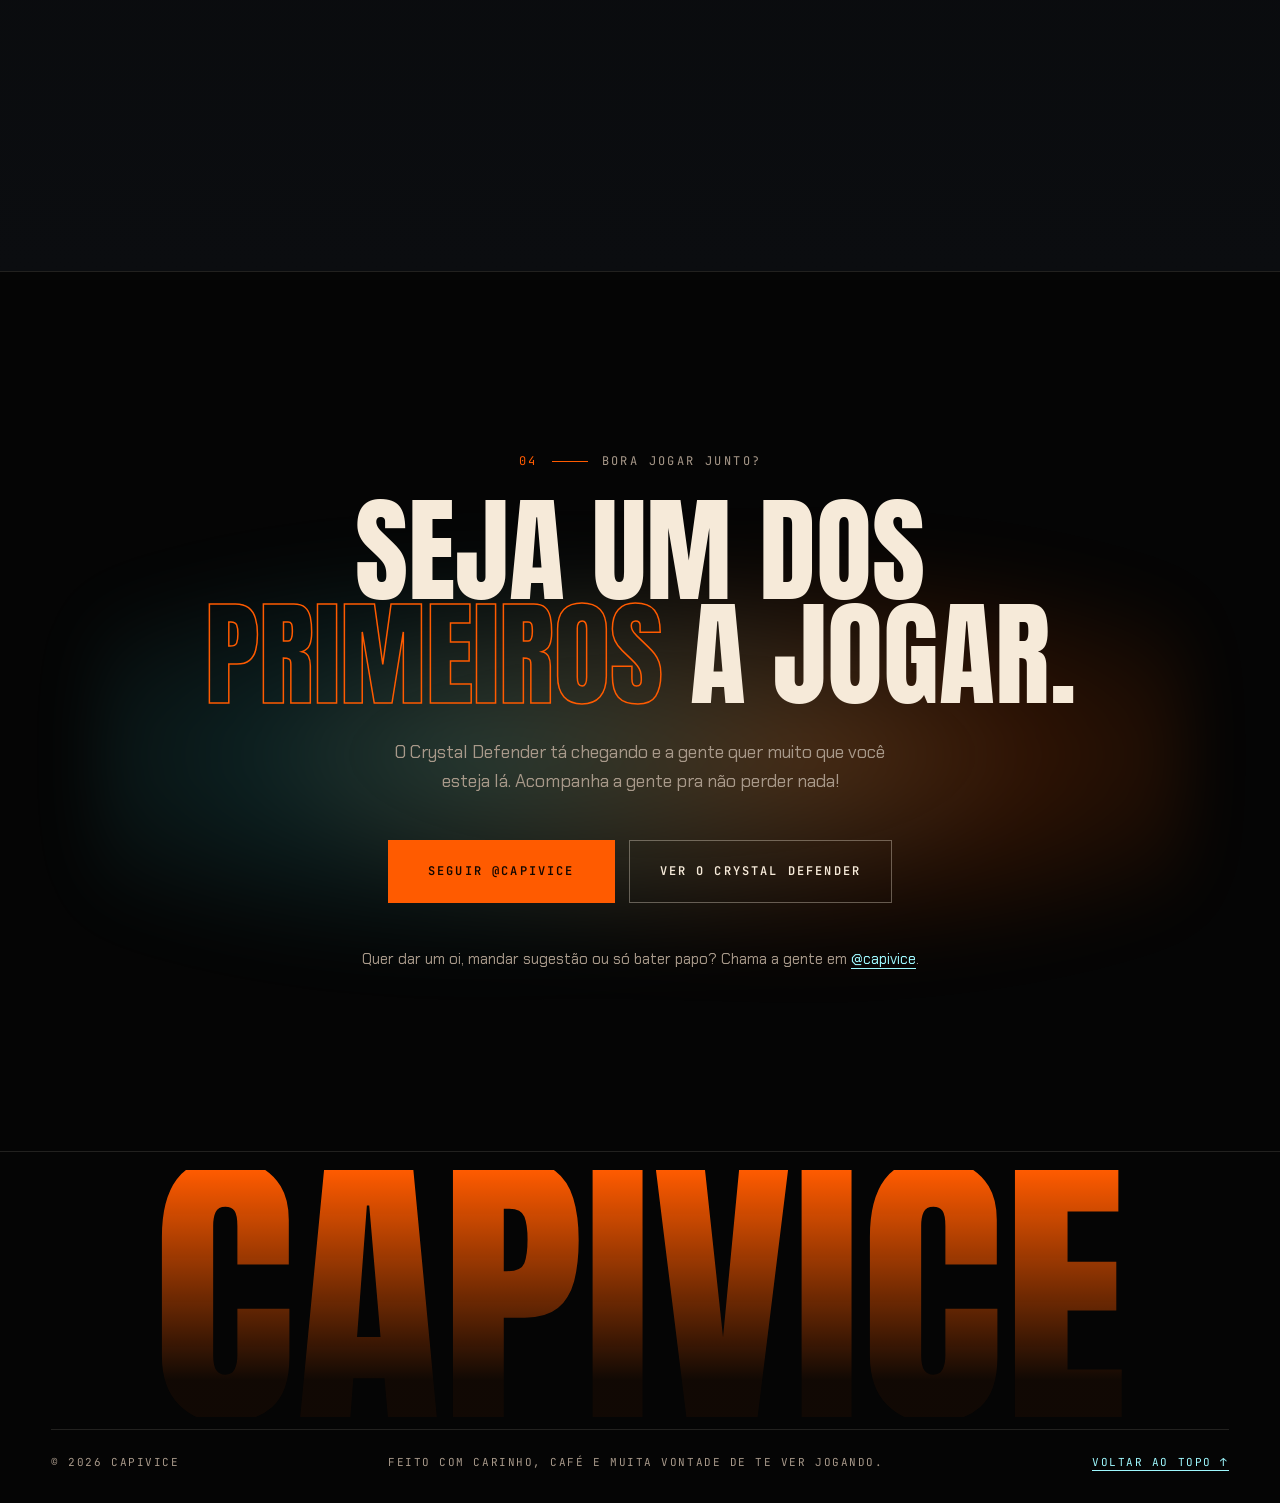
==== commit 1922f429: "Redesign site with cinematic layout and animated Crystal Defender hero - Full-bleed hero with proced" ====
--- a/index.html
+++ b/index.html
@@ -3,755 +3,214 @@
 <head>
     <meta charset="utf-8">
     <meta name="viewport" content="width=device-width, initial-scale=1">
-    <title>Capivice | Jogos feitos com carinho pra você se divertir</title>
+    <title>Capivice | Crystal Defender, em breve</title>
     <meta name="description" content="A Capivice é um estúdio indie pequeno que faz jogos leves, bonitos e gostosos de jogar. Vem conhecer o Crystal Defender!">
+    <meta name="theme-color" content="#050505">
+    <link rel="icon" href="./assets/capivice-logo-alpha.png">
     <link rel="preconnect" href="https://fonts.googleapis.com">
     <link rel="preconnect" href="https://fonts.gstatic.com" crossorigin>
-    <link href="https://fonts.googleapis.com/css2?family=Chakra+Petch:wght@400;500;600;700&family=Russo+One&family=VT323&display=swap" rel="stylesheet">
-    <style>
-        :root {
-            --bg: #050505;
-            --bg-soft: #0d1418;
-            --surface: #111111;
-            --surface-soft: #13161a;
-            --text: #ffe9d2;
-            --muted: #c6b39b;
-            --primary: #ff5b00;
-            --primary-soft: #ff7f2f;
-            --accent: #3fd4d8;
-            --line: rgba(255, 91, 0, 0.45);
-            --ocean: #123347;
-            --max: 1120px;
-        }
-
-        * {
-            box-sizing: border-box;
-            margin: 0;
-            padding: 0;
-        }
-
-        html {
-            scroll-behavior: smooth;
-        }
-
-        body {
-            font-family: "Chakra Petch", sans-serif;
-            background:
-                radial-gradient(circle at 14% -4%, rgba(63, 212, 216, 0.22), transparent 40%),
-                radial-gradient(circle at 90% 16%, rgba(255, 91, 0, 0.24), transparent 35%),
-                radial-gradient(circle at 50% 120%, rgba(18, 51, 71, 0.58), transparent 44%),
-                var(--bg);
-            color: var(--text);
-            line-height: 1.6;
-            min-height: 100vh;
-            position: relative;
-            overflow-x: hidden;
-            text-rendering: optimizeLegibility;
-        }
-
-        body::before {
-            content: "";
-            position: fixed;
-            inset: 0;
-            pointer-events: none;
-            z-index: -2;
-            background:
-                linear-gradient(transparent 96%, rgba(63, 212, 216, 0.1) 96%),
-                linear-gradient(90deg, transparent 96%, rgba(255, 91, 0, 0.08) 96%);
-            background-size: 26px 26px, 26px 26px;
-            opacity: 0.17;
-        }
-
-        body::after {
-            content: "";
-            position: fixed;
-            inset: 0;
-            pointer-events: none;
-            z-index: -1;
-            background: repeating-linear-gradient(
-                to bottom,
-                rgba(255, 255, 255, 0.05) 0 1px,
-                transparent 1px 4px
-            );
-            opacity: 0.12;
-        }
-
-        a {
-            color: inherit;
-            text-decoration: none;
-        }
-
-        .wrap {
-            width: min(calc(100% - 2.2rem), var(--max));
-            margin-inline: auto;
-        }
-
-        .reveal {
-            opacity: 0;
-            transform: translateY(22px);
-            animation: rise 0.7s cubic-bezier(0.3, 0.7, 0.2, 1) forwards;
-        }
-
-        .delay-1 { animation-delay: 0.1s; }
-        .delay-2 { animation-delay: 0.18s; }
-        .delay-3 { animation-delay: 0.26s; }
-
-        @keyframes rise {
-            to {
-                opacity: 1;
-                transform: translateY(0);
-            }
-        }
-
-        @keyframes float-card {
-            0%, 100% { transform: translateY(0px); }
-            50% { transform: translateY(-6px); }
-        }
-
-        header {
-            position: sticky;
-            top: 0;
-            z-index: 10;
-            backdrop-filter: blur(12px);
-            background: rgba(8, 8, 8, 0.78);
-            border-bottom: 2px solid rgba(255, 91, 0, 0.55);
-            box-shadow: 0 10px 30px rgba(0, 0, 0, 0.42);
-        }
-
-        .topbar {
-            display: flex;
-            justify-content: space-between;
-            align-items: center;
-            gap: 1rem;
-            padding: 0.85rem 0;
-        }
-
-        .brand {
-            display: inline-flex;
-            align-items: center;
-            gap: 0.8rem;
-        }
-
-        .brand-logo {
-            width: 66px;
-            height: 66px;
-            object-fit: contain;
-            border-radius: 14px;
-            background: #040404;
-            border: 2px solid rgba(255, 91, 0, 0.75);
-            padding: 0.25rem;
-            box-shadow:
-                inset 0 0 0 1px rgba(255, 255, 255, 0.06),
-                0 0 20px rgba(255, 91, 0, 0.25);
-        }
-
-        .logo-fallback {
-            width: 66px;
-            height: 66px;
-            border-radius: 14px;
-            display: grid;
-            place-items: center;
-            font-family: "Russo One", sans-serif;
-            font-size: 1rem;
-            color: #1b0f08;
-            background: linear-gradient(145deg, var(--primary), var(--primary-soft));
-            border: 2px solid rgba(255, 91, 0, 0.8);
-            box-shadow: inset 0 0 0 2px rgba(0, 0, 0, 0.4);
-        }
-
-        .brand strong {
-            font-family: "Russo One", sans-serif;
-            font-size: 1.12rem;
-            line-height: 1.1;
-            display: block;
-            letter-spacing: 0.02em;
-            text-transform: uppercase;
-            color: #ffdcbf;
-        }
-
-        .brand > span {
-            display: grid;
-            gap: 0.06rem;
-        }
-
-        .brand > span > span {
-            color: var(--muted);
-            font-family: "VT323", monospace;
-            font-size: 1.28rem;
-        }
-
-        nav {
-            display: flex;
-            gap: 1.1rem;
-            font-family: "VT323", monospace;
-            font-size: 1.3rem;
-            color: var(--muted);
-        }
-
-        nav a {
-            padding: 0.25rem 0.65rem;
-            border: 1px solid transparent;
-            border-radius: 6px;
-            transition: all 0.2s ease;
-        }
-
-        nav a:hover {
-            color: var(--text);
-            border-color: rgba(63, 212, 216, 0.6);
-            background: rgba(63, 212, 216, 0.14);
-        }
-
-        .hero {
-            padding: 4.8rem 0 3.9rem;
-            display: grid;
-            grid-template-columns: 1.15fr 0.85fr;
-            gap: 2rem;
-            align-items: center;
-        }
-
-        .hero-logo {
-            width: 150px;
-            flex-shrink: 0;
-            filter: drop-shadow(0 10px 24px rgba(255, 91, 0, 0.3));
-        }
-
-        .hero-brand-row {
-            display: flex;
-            align-items: center;
-            gap: 1rem;
-            margin-bottom: 1rem;
-        }
-
-        .hero-brand-text {
-            display: grid;
-            gap: 0.2rem;
-        }
-
-        .hero-brand-text strong {
-            font-family: "Russo One", sans-serif;
-            font-size: 1.05rem;
-            color: #ffd8b8;
-            text-transform: uppercase;
-            letter-spacing: 0.02em;
-        }
-
-        .hero-brand-text span {
-            font-family: "VT323", monospace;
-            font-size: 1.3rem;
-            color: var(--accent);
-        }
-
-        h1 {
-            font-family: "Russo One", sans-serif;
-            font-size: clamp(2rem, 4vw, 3.4rem);
-            line-height: 1.08;
-            letter-spacing: 0.01em;
-            margin-bottom: 1rem;
-            text-transform: uppercase;
-            text-shadow: 0 4px 20px rgba(0, 0, 0, 0.6);
-        }
-
-        .hero p {
-            color: var(--muted);
-            max-width: 52ch;
-            font-size: 1.07rem;
-            margin-bottom: 1.8rem;
-        }
-
-        .actions {
-            display: flex;
-            flex-wrap: wrap;
-            gap: 0.9rem;
-        }
-
-        .btn {
-            padding: 0.7rem 1.2rem;
-            font-family: "Russo One", sans-serif;
-            border-radius: 999px;
-            font-weight: 400;
-            font-size: 0.86rem;
-            border: 2px solid transparent;
-            transition: transform 0.15s ease, box-shadow 0.15s ease, background-color 0.2s ease;
-            letter-spacing: 0.03em;
-            box-shadow:
-                inset 0 0 0 1px rgba(255, 255, 255, 0.08),
-                0 10px 22px rgba(0, 0, 0, 0.35);
-            text-transform: uppercase;
-        }
-
-        .btn-primary {
-            background: linear-gradient(135deg, var(--primary), var(--primary-soft));
-            border-color: rgba(255, 91, 0, 0.85);
-            color: #1a0f09;
-        }
-
-        .btn-secondary {
-            border-color: rgba(63, 212, 216, 0.75);
-            background: rgba(18, 51, 71, 0.5);
-            color: var(--text);
-        }
-
-        .btn:hover {
-            transform: translateY(-2px);
-            box-shadow:
-                inset 0 0 0 1px rgba(255, 255, 255, 0.08),
-                0 12px 24px rgba(0, 0, 0, 0.42);
-        }
-
-        .btn:active {
-            transform: translateY(1px);
-        }
-
-        .hero-card {
-            background:
-                radial-gradient(circle at 16% 0%, rgba(63, 212, 216, 0.2), transparent 45%),
-                linear-gradient(160deg, rgba(255, 255, 255, 0.06), transparent 45%),
-                linear-gradient(180deg, #151515, #0c0c0c);
-            border: 2px solid rgba(255, 91, 0, 0.68);
-            border-radius: 22px;
-            padding: 1.25rem;
-            box-shadow:
-                inset 0 0 0 1px rgba(255, 255, 255, 0.05),
-                0 20px 34px rgba(0, 0, 0, 0.5);
-            animation: float-card 4.8s ease-in-out infinite;
-        }
-
-        .hero-card .tag {
-            display: inline-block;
-            background: rgba(63, 212, 216, 0.2);
-            color: #8ffbff;
-            border: 1px solid rgba(63, 212, 216, 0.72);
-            border-radius: 999px;
-            padding: 0.22rem 0.68rem;
-            font-family: "VT323", monospace;
-            font-size: 1.12rem;
-            margin-bottom: 0.9rem;
-        }
-
-        .hero-card h2 {
-            font-family: "Russo One", sans-serif;
-            font-size: 1.5rem;
-            line-height: 1.2;
-            margin-bottom: 0.55rem;
-            color: #ffd9bb;
-        }
-
-        .hero-card p {
-            color: var(--muted);
-            font-size: 1.02rem;
-        }
-
-        .hero-card ul {
-            margin-top: 1rem;
-            display: grid;
-            gap: 0.68rem;
-        }
-
-        .hero-card li {
-            list-style: none;
-            border: 1px solid rgba(255, 91, 0, 0.45);
-            background: rgba(7, 9, 12, 0.75);
-            border-radius: 12px;
-            padding: 0.62rem 0.75rem;
-            font-size: 0.92rem;
-            color: var(--muted);
-        }
-
-        section {
-            padding: 1.2rem 0 2.8rem;
-        }
-
-        .section-title {
-            font-family: "Russo One", sans-serif;
-            font-size: clamp(1.45rem, 3vw, 2.25rem);
-            line-height: 1.15;
-            margin-bottom: 0.75rem;
-            letter-spacing: 0.01em;
-            text-transform: uppercase;
-        }
-
-        .section-title::after {
-            content: "";
-            display: block;
-            width: 148px;
-            height: 6px;
-            margin-top: 0.55rem;
-            border-radius: 999px;
-            background: linear-gradient(90deg, var(--accent), var(--primary));
-            box-shadow: 0 0 10px rgba(63, 212, 216, 0.25);
-        }
-
-        .section-sub {
-            color: var(--muted);
-            margin-bottom: 1.2rem;
-            max-width: 58ch;
-            font-size: 1.02rem;
-        }
-
-        .grid {
-            display: grid;
-            gap: 0.95rem;
-        }
-
-        .grid.cols-3 {
-            grid-template-columns: repeat(3, minmax(0, 1fr));
-        }
-
-        .card {
-            background:
-                linear-gradient(150deg, rgba(63, 212, 216, 0.14), transparent 40%),
-                var(--surface);
-            border-radius: 16px;
-            border: 1px solid var(--line);
-            padding: 1rem;
-            box-shadow:
-                inset 0 0 0 1px rgba(255, 255, 255, 0.03),
-                0 10px 22px rgba(0, 0, 0, 0.35);
-            transition: transform 0.2s ease;
-        }
-
-        .card:hover {
-            transform: translateY(-3px);
-        }
-
-        .card h3 {
-            font-family: "Russo One", sans-serif;
-            font-size: 1.15rem;
-            line-height: 1.2;
-            margin-bottom: 0.5rem;
-            text-transform: uppercase;
-        }
-
-        .card p {
-            color: var(--muted);
-            font-size: 0.98rem;
-        }
-
-        .pill {
-            display: inline-block;
-            padding: 0.22rem 0.58rem;
-            border-radius: 999px;
-            font-family: "VT323", monospace;
-            font-size: 1.05rem;
-            background: rgba(63, 212, 216, 0.16);
-            border: 1px solid rgba(63, 212, 216, 0.45);
-            color: var(--accent);
-            margin-bottom: 0.8rem;
-        }
-
-        .stats {
-            display: grid;
-            grid-template-columns: repeat(3, minmax(0, 1fr));
-            gap: 0.8rem;
-            margin-top: 1rem;
-        }
-
-        .stat {
-            border-radius: 14px;
-            background: linear-gradient(160deg, rgba(255, 91, 0, 0.16), rgba(18, 51, 71, 0.22)), var(--surface-soft);
-            border: 1px solid rgba(255, 91, 0, 0.55);
-            padding: 0.8rem;
-            box-shadow: inset 0 0 0 1px rgba(255, 255, 255, 0.04);
-        }
-
-        .stat strong {
-            display: block;
-            font-family: "Russo One", sans-serif;
-            font-size: 1.05rem;
-            color: #ffd2ac;
-            line-height: 1.2;
-            margin-bottom: 0.25rem;
-            text-transform: uppercase;
-        }
-
-        .stat span {
-            color: var(--muted);
-            font-size: 0.95rem;
-        }
-
-        .process {
-            counter-reset: step;
-            display: grid;
-            gap: 0.8rem;
-        }
-
-        .process li {
-            list-style: none;
-            border: 1px solid rgba(63, 212, 216, 0.42);
-            background: linear-gradient(140deg, rgba(63, 212, 216, 0.14), rgba(255, 91, 0, 0.1));
-            border-radius: 14px;
-            padding: 0.82rem 0.95rem;
-            position: relative;
-            padding-left: 3.2rem;
-            box-shadow: inset 0 0 0 1px rgba(255, 255, 255, 0.03);
-        }
-
-        .process li::before {
-            counter-increment: step;
-            content: counter(step);
-            position: absolute;
-            left: 0.78rem;
-            top: 0.8rem;
-            width: 1.85rem;
-            height: 1.85rem;
-            border-radius: 999px;
-            display: grid;
-            place-items: center;
-            font-family: "Russo One", sans-serif;
-            font-size: 0.8rem;
-            color: #140b06;
-            background: linear-gradient(150deg, var(--primary-soft), var(--primary));
-            border: 1px solid rgba(0, 0, 0, 0.45);
-        }
-
-        .process h4 {
-            font-family: "Russo One", sans-serif;
-            font-size: 1rem;
-            line-height: 1.2;
-            margin-bottom: 0.25rem;
-            text-transform: uppercase;
-        }
-
-        .process p {
-            color: var(--muted);
-            font-size: 0.95rem;
-        }
-
-        .cta {
-            background:
-                radial-gradient(circle at 0% 0%, rgba(63, 212, 216, 0.22), transparent 35%),
-                linear-gradient(125deg, rgba(255, 91, 0, 0.24), rgba(18, 51, 71, 0.32)),
-                linear-gradient(190deg, #141414, #0b0b0b);
-            border-radius: 20px;
-            border: 1px solid rgba(255, 91, 0, 0.7);
-            padding: 1.2rem;
-            margin-bottom: 3rem;
-            box-shadow:
-                inset 0 0 0 1px rgba(255, 255, 255, 0.05),
-                0 14px 26px rgba(0, 0, 0, 0.34);
-        }
-
-        .cta h3 {
-            font-family: "Russo One", sans-serif;
-            font-size: clamp(1.1rem, 2.3vw, 1.45rem);
-            line-height: 1.2;
-            margin-bottom: 0.6rem;
-            text-transform: uppercase;
-        }
-
-        .cta p {
-            color: var(--muted);
-            margin-bottom: 0.9rem;
-            max-width: 62ch;
-            font-size: 0.98rem;
-        }
-
-        .contact-link {
-            font-family: "VT323", monospace;
-            font-size: 1.28rem;
-            color: #9ff9ff;
-            text-decoration: underline;
-            text-decoration-thickness: 2px;
-        }
-
-        footer {
-            border-top: 1px solid rgba(255, 91, 0, 0.55);
-            color: var(--muted);
-            font-size: 0.98rem;
-            padding: 1rem 0 1.7rem;
-            text-align: center;
-            text-shadow: 1px 1px 0 rgba(0, 0, 0, 0.45);
-        }
-
-        @media (max-width: 980px) {
-            nav {
-                display: none;
-            }
-
-            .hero {
-                grid-template-columns: 1fr;
-                padding-top: 3.6rem;
-                gap: 1.3rem;
-            }
-
-            .hero-brand-row {
-                align-items: flex-start;
-            }
-
-            .grid.cols-3,
-            .stats {
-                grid-template-columns: 1fr;
-            }
-        }
-
-        @media (max-width: 680px) {
-            .wrap {
-                width: min(calc(100% - 1.4rem), var(--max));
-            }
-
-            h1 {
-                font-size: clamp(1.5rem, 8vw, 2rem);
-                line-height: 1.12;
-            }
-
-            .section-title {
-                font-size: clamp(1.2rem, 6vw, 1.5rem);
-            }
-
-            .btn {
-                width: 100%;
-                text-align: center;
-            }
-
-            .hero-brand-row {
-                flex-direction: column;
-                align-items: flex-start;
-                gap: 0.5rem;
-            }
-
-            .hero-logo {
-                width: min(240px, 100%);
-            }
-        }
-    </style>
+    <link href="https://fonts.googleapis.com/css2?family=Anton&family=Chakra+Petch:wght@400;500;600;700&family=JetBrains+Mono:wght@400;600&display=swap" rel="stylesheet">
+    <link rel="stylesheet" href="./css/style.css">
 </head>
-<body>
-    <header>
-        <div class="wrap topbar">
-            <a href="#topo" class="brand" id="topo">
-                <img src="./assets/capivice-logo.png" alt="Logo da Capivice" class="brand-logo">
-                <span>
-                    <strong>Capivice</strong>
-                    <span>Estúdio indie</span>
-                </span>
+<body class="is-loading">
+    <!-- Intro -->
+    <div class="loader" aria-hidden="true">
+        <img src="./assets/capivice-logo.png" alt="" class="loader-logo">
+        <div class="loader-bar"><span></span></div>
+        <p class="loader-label">Esquentando o café<span class="loader-pct">0</span>%</p>
+    </div>
+
+    <div class="grain" aria-hidden="true"></div>
+
+    <header class="site-header">
+        <a href="#topo" class="brand" aria-label="Capivice, voltar ao topo">
+            <img src="./assets/capivice-logo-alpha.png" alt="" class="brand-logo">
+            <span class="brand-name">Capivice</span>
+        </a>
+
+        <nav class="nav" aria-label="Principal">
+            <a href="#jogo">Crystal Defender</a>
+            <a href="#sobre">Estúdio</a>
+            <a href="#processo">Processo</a>
+            <a href="#contato">Contato</a>
+        </nav>
+
+        <a href="#contato" class="header-cta">Acompanhar</a>
+
+        <button class="menu-toggle" aria-expanded="false" aria-controls="mobile-menu" aria-label="Abrir menu">
+            <span></span><span></span>
+        </button>
+    </header>
+
+    <div class="mobile-menu" id="mobile-menu" hidden>
+        <a href="#jogo">Crystal Defender</a>
+        <a href="#sobre">Estúdio</a>
+        <a href="#processo">Processo</a>
+        <a href="#contato">Contato</a>
+    </div>
+
+    <main id="topo">
+        <!-- Hero: key art do Crystal Defender -->
+        <section class="hero" aria-labelledby="hero-title">
+            <canvas class="hero-canvas" aria-hidden="true"></canvas>
+            <div class="hero-vignette" aria-hidden="true"></div>
+
+            <div class="hero-content">
+                <p class="hero-kicker" data-split>Capivice apresenta</p>
+                <h1 class="hero-title" id="hero-title">
+                    <span class="line"><span>Crystal</span></span>
+                    <span class="line"><span>Defender</span></span>
+                </h1>
+                <p class="hero-tagline">O cristal tá sob ataque. Só você pode protegê-lo.</p>
+                <div class="hero-actions">
+                    <a class="btn btn-primary" href="#jogo"><span>Conhecer o jogo</span></a>
+                    <a class="btn btn-ghost" href="#sobre"><span>Quem tá por trás?</span></a>
+                </div>
+            </div>
+
+            <div class="hero-meta">
+                <span class="badge-live"><i></i> Em desenvolvimento</span>
+                <span class="hero-meta-sep"></span>
+                <span>Defesa de base</span>
+            </div>
+
+            <a href="#ticker" class="scroll-cue" aria-label="Rolar para baixo">
+                <span>Role</span>
+                <i></i>
             </a>
-
-            <nav>
-                <a href="#sobre">Sobre</a>
-                <a href="#jogos">Jogos</a>
-                <a href="#processo">Processo</a>
-                <a href="#contato">Contato</a>
-            </nav>
+        </section>
+
+        <!-- Ticker -->
+        <div class="ticker" id="ticker" aria-hidden="true">
+            <div class="ticker-track">
+                <span>Leve</span><b>✦</b><span>Divertido</span><b>✦</b><span>Bonito</span><b>✦</b><span>Só mais uma partida</span><b>✦</b>
+                <span>Leve</span><b>✦</b><span>Divertido</span><b>✦</b><span>Bonito</span><b>✦</b><span>Só mais uma partida</span><b>✦</b>
+            </div>
         </div>
-    </header>
-
-    <main class="wrap">
-        <section class="hero">
-            <div class="reveal">
-                <div class="hero-brand-row">
-                    <img src="./assets/capivice-logo.png" alt="Capivice" class="hero-logo">
-                    <div class="hero-brand-text">
-                        <strong>Capivice</strong>
-                        <span>Jogos que a gente adoraria jogar (e você também)</span>
+
+        <!-- O jogo -->
+        <section class="game" id="jogo" aria-labelledby="game-title">
+            <div class="section-head">
+                <p class="eyebrow" data-reveal><span>01</span> O que tá no forno</p>
+                <h2 class="display" id="game-title" data-reveal>Um mago.<br>Um cristal.<br><em>Ondas sem fim.</em></h2>
+                <p class="lead" data-reveal>
+                    Agora a gente tá colocando todo o nosso tempo (e muito café) em um jogo só.
+                    Na pele de um mago, monte suas defesas, solte seus feitiços e segure onda após onda de inimigos.
+                </p>
+            </div>
+
+            <div class="features">
+                <article class="feature" data-reveal data-tilt>
+                    <div class="feature-art feature-art--build" aria-hidden="true">
+                        <svg viewBox="0 0 120 120"><g fill="none" stroke="currentColor" stroke-width="2"><path d="M30 95h60M38 95V55h44v40M34 55l26-22 26 22"/><path d="M52 95V75h16v20"/><circle cx="60" cy="47" r="4"/></g></svg>
                     </div>
+                    <span class="feature-num">I</span>
+                    <h3>Monte suas defesas</h3>
+                    <p>Torres, barreiras e armadilhas no lugar certo fazem toda a diferença.</p>
+                </article>
+                <article class="feature" data-reveal data-tilt>
+                    <div class="feature-art feature-art--spell" aria-hidden="true">
+                        <svg viewBox="0 0 120 120"><g fill="none" stroke="currentColor" stroke-width="2"><circle cx="60" cy="60" r="32"/><circle cx="60" cy="60" r="22" stroke-dasharray="4 6"/><path d="M60 22v12M60 86v12M22 60h12M86 60h12"/><path d="M60 44l6 16-6 16-6-16z"/></g></svg>
+                    </div>
+                    <span class="feature-num">II</span>
+                    <h3>Solte seus feitiços</h3>
+                    <p>Magia na hora certa vira o jogo quando a horda aperta.</p>
+                </article>
+                <article class="feature" data-reveal data-tilt>
+                    <div class="feature-art feature-art--waves" aria-hidden="true">
+                        <svg viewBox="0 0 120 120"><g fill="none" stroke="currentColor" stroke-width="2"><path d="M18 50c10-10 20 10 30 0s20 10 30 0 20 10 30 0"/><path d="M18 66c10-10 20 10 30 0s20 10 30 0 20 10 30 0"/><path d="M18 82c10-10 20 10 30 0s20 10 30 0 20 10 30 0"/><path d="M60 22l8 12-8 8-8-8z"/></g></svg>
+                    </div>
+                    <span class="feature-num">III</span>
+                    <h3>Segure as ondas</h3>
+                    <p>Fases rápidas, muita magia e aquela vontade de tentar de novo.</p>
+                </article>
+            </div>
+
+            <div class="game-strip" data-reveal>
+                <div class="game-strip-item"><strong data-count="1">0</strong><span>Cristal pra proteger</span></div>
+                <div class="game-strip-item"><strong>∞</strong><span>Vontade de tentar de novo</span></div>
+                <div class="game-strip-item"><strong data-count="100">0</strong><span>% feito com carinho</span></div>
+            </div>
+        </section>
+
+        <!-- Estúdio -->
+        <section class="studio" id="sobre" aria-labelledby="studio-title">
+            <div class="studio-logo-wrap" aria-hidden="true">
+                <img src="./assets/capivice-logo.png" alt="" class="studio-logo">
+            </div>
+            <div class="studio-copy">
+                <p class="eyebrow" data-reveal><span>02</span> Oi! A gente é a Capivice</p>
+                <h2 class="sr-only" id="studio-title">Sobre o estúdio</h2>
+                <p class="statement" data-words>
+                    Um grupo de amigos que cresceu jogando e resolveu fazer os próprios jogos.
+                    A ideia é simples: jogos fáceis de começar e difíceis de largar.
+                </p>
+                <ul class="pillars">
+                    <li data-reveal><strong>Leve</strong><span>Abriu, entendeu, já tá jogando.</span></li>
+                    <li data-reveal><strong>Divertido</strong><span>Aquele ritmo que prende sem cansar.</span></li>
+                    <li data-reveal><strong>Bonito</strong><span>Cada detalhe desenhado com carinho.</span></li>
+                </ul>
+            </div>
+        </section>
+
+        <!-- Processo -->
+        <section class="process" id="processo" aria-labelledby="process-title">
+            <div class="process-sticky">
+                <p class="eyebrow"><span>03</span> Como a mágica acontece</p>
+                <h2 class="display" id="process-title">Sem fórmula<br><em>secreta.</em></h2>
+                <p class="lead">A gente só faz o jogo que gostaria de encontrar numa loja.</p>
+                <div class="process-counter" aria-hidden="true">
+                    <span class="process-counter-num">01</span>
+                    <span class="process-counter-total">/ 03</span>
                 </div>
-                <h1>Pega um café, senta aí e vem jogar com a gente.</h1>
-                <p>
-                    Somos um estúdio pequeno que faz jogos leves, bonitos e daqueles que você fala "só mais uma partida" e, quando vê, já passou uma hora.
-                </p>
-                <div class="actions">
-                    <a class="btn btn-primary" href="#jogos">Quero conhecer o jogo</a>
-                    <a class="btn btn-secondary" href="#sobre">Quem tá por trás?</a>
-                </div>
-            </div>
-
-            <aside class="hero-card reveal delay-1" aria-label="Destaque do próximo projeto">
-                <span class="tag">Saindo do forno</span>
-                <h2>Crystal Defender</h2>
-                <p>
-                    Nosso primeiro jogo! Você é um mago e tem uma missão: proteger o cristal das hordas de monstros. Bonito, rapidinho e perigosamente viciante.
-                </p>
-                <ul>
-                    <li>Partidas curtas pra jogar no intervalo (ou a noite toda)</li>
-                    <li>Arte feita à mão, com todo o nosso jeitinho</li>
-                </ul>
-            </aside>
-        </section>
-
-        <section id="sobre" class="reveal delay-1">
-            <h2 class="section-title">Oi! A gente é a Capivice</h2>
-            <p class="section-sub">
-                Um grupo de amigos que cresceu jogando e resolveu fazer os próprios jogos. A ideia é simples: jogos fáceis de começar e difíceis de largar.
-            </p>
-
-            <div class="stats">
-                <div class="stat">
-                    <strong>Leve</strong>
-                    <span>Abriu, entendeu, já tá jogando</span>
-                </div>
-                <div class="stat">
-                    <strong>Divertido</strong>
-                    <span>Aquele ritmo que prende sem cansar</span>
-                </div>
-                <div class="stat">
-                    <strong>Bonito</strong>
-                    <span>Cada detalhe desenhado com carinho</span>
-                </div>
-            </div>
-        </section>
-
-        <section id="jogos" class="reveal delay-2">
-            <h2 class="section-title">O que tá no forno</h2>
-            <p class="section-sub">
-                Agora a gente tá colocando todo o nosso tempo (e muito café) em um jogo só. Dá uma olhada:
-            </p>
-
-            <div class="grid">
-                <article class="card">
-                    <span class="pill">Defesa de base</span>
-                    <h3>Crystal Defender</h3>
-                    <p>
-                        O cristal tá sob ataque e só você pode protegê-lo. Na pele de um mago, monte suas defesas, solte seus feitiços e segure onda após onda de inimigos. Fases rápidas, muita magia e aquela vontade de tentar de novo.
-                    </p>
-                </article>
-            </div>
-        </section>
-
-        <section id="processo" class="reveal delay-3">
-            <h2 class="section-title">Como a mágica acontece</h2>
-            <p class="section-sub">
-                Sem fórmula secreta. A gente só faz o jogo que gostaria de encontrar numa loja.
-            </p>
-
-            <ol class="process">
-                <li>
-                    <h4>Tem que empolgar a gente primeiro</h4>
-                    <p>
-                        Se a ideia não deixar o time animado como jogador, ela nem sai do papel.
-                    </p>
+            </div>
+
+            <ol class="steps">
+                <li class="step" data-step="01">
+                    <span class="step-num">01</span>
+                    <h3>Tem que empolgar a gente primeiro</h3>
+                    <p>Se a ideia não deixar o time animado como jogador, ela nem sai do papel.</p>
                 </li>
-                <li>
-                    <h4>Joga, ajusta, joga de novo</h4>
-                    <p>
-                        A gente testa até o jogo virar aquele que ninguém do time consegue largar. Aí sabemos que tá pronto.
-                    </p>
+                <li class="step" data-step="02">
+                    <span class="step-num">02</span>
+                    <h3>Joga, ajusta, joga de novo</h3>
+                    <p>A gente testa até o jogo virar aquele que ninguém do time consegue largar. Aí sabemos que tá pronto.</p>
                 </li>
-                <li>
-                    <h4>Capricho nos detalhes</h4>
-                    <p>
-                        No final, a gente cuida de cada animação, som e cor, pra que jogar seja gostoso do primeiro ao último minuto.
-                    </p>
+                <li class="step" data-step="03">
+                    <span class="step-num">03</span>
+                    <h3>Capricho nos detalhes</h3>
+                    <p>No final, a gente cuida de cada animação, som e cor, pra que jogar seja gostoso do primeiro ao último minuto.</p>
                 </li>
             </ol>
         </section>
 
-        <section id="contato" class="cta reveal delay-3">
-            <h3>Bora jogar junto?</h3>
-            <p>
-                O Crystal Defender tá chegando e a gente quer muito que você seja um dos primeiros a jogar. Acompanha a gente pra não perder nada!
+        <!-- CTA -->
+        <section class="cta" id="contato" aria-labelledby="cta-title">
+            <div class="cta-glow" aria-hidden="true"></div>
+            <p class="eyebrow" data-reveal><span>04</span> Bora jogar junto?</p>
+            <h2 class="cta-title" id="cta-title" data-reveal>Seja um dos<br><em>primeiros</em> a jogar.</h2>
+            <p class="lead" data-reveal>
+                O Crystal Defender tá chegando e a gente quer muito que você esteja lá.
+                Acompanha a gente pra não perder nada!
             </p>
-            <a class="btn btn-primary" href="#jogos">Ver o Crystal Defender</a>
-            <p style="margin-top:0.75rem; margin-bottom:0;">
-                Quer dar um oi, mandar sugestão ou só bater papo? Chama a gente em
-                <a class="contact-link" href="#" aria-label="Abrir perfil da Capivice">@capivice</a>.
-            </p>
+            <div class="hero-actions" data-reveal>
+                <a class="btn btn-primary btn-lg" href="#" aria-label="Abrir perfil da Capivice"><span>Seguir @capivice</span></a>
+                <a class="btn btn-ghost" href="#jogo"><span>Ver o Crystal Defender</span></a>
+            </div>
+            <p class="cta-note" data-reveal>Quer dar um oi, mandar sugestão ou só bater papo? Chama a gente em <a href="#" class="link">@capivice</a>.</p>
         </section>
     </main>
 
-    <footer>
-        <div class="wrap">
-            Capivice, 2026. Feito com carinho, café e muita vontade de te ver jogando.
+    <footer class="site-footer">
+        <div class="footer-mark" aria-hidden="true">Capivice</div>
+        <div class="footer-row">
+            <span>© 2026 Capivice</span>
+            <span>Feito com carinho, café e muita vontade de te ver jogando.</span>
+            <a href="#topo" class="link">Voltar ao topo ↑</a>
         </div>
     </footer>
+
+    <script src="./js/hero.js" defer></script>
+    <script src="./js/main.js" defer></script>
 </body>
 </html>
--- a/css/style.css
+++ b/css/style.css
@@ -0,0 +1,1269 @@
+/* ==========================================================================
+   Capivice: tokens
+   ========================================================================== */
+:root {
+    --bg: #050505;
+    --bg-2: #0b0d10;
+    --ink: #f6ead9;
+    --muted: #a8998a;
+    --dim: #5d544c;
+    --orange: #ff5b00;
+    --orange-2: #ff8a3d;
+    --cyan: #3fd4d8;
+    --cyan-2: #9ff9ff;
+    --line: rgba(246, 234, 217, 0.12);
+
+    --f-display: "Anton", "Impact", sans-serif;
+    --f-body: "Chakra Petch", system-ui, sans-serif;
+    --f-mono: "JetBrains Mono", ui-monospace, monospace;
+
+    --gutter: clamp(16px, 4vw, 56px);
+    --ease: cubic-bezier(0.16, 1, 0.3, 1);
+    --ease-in-out: cubic-bezier(0.76, 0, 0.24, 1);
+    --header-h: 76px;
+}
+
+*,
+*::before,
+*::after {
+    box-sizing: border-box;
+    margin: 0;
+    padding: 0;
+}
+
+html {
+    scroll-behavior: smooth;
+    -webkit-text-size-adjust: 100%;
+}
+
+body {
+    background: var(--bg);
+    color: var(--ink);
+    font-family: var(--f-body);
+    font-size: 17px;
+    line-height: 1.6;
+    overflow-x: hidden;
+    -webkit-font-smoothing: antialiased;
+}
+
+body.is-loading {
+    overflow: hidden;
+}
+
+img,
+svg,
+canvas {
+    display: block;
+    max-width: 100%;
+}
+
+a {
+    color: inherit;
+    text-decoration: none;
+}
+
+ul,
+ol {
+    list-style: none;
+}
+
+button {
+    font: inherit;
+    color: inherit;
+    background: none;
+    border: 0;
+    cursor: pointer;
+}
+
+::selection {
+    background: var(--orange);
+    color: #120700;
+}
+
+:focus-visible {
+    outline: 2px solid var(--cyan);
+    outline-offset: 4px;
+}
+
+.sr-only {
+    position: absolute;
+    width: 1px;
+    height: 1px;
+    overflow: hidden;
+    clip: rect(0 0 0 0);
+    white-space: nowrap;
+}
+
+/* ==========================================================================
+   Loader
+   ========================================================================== */
+.loader {
+    position: fixed;
+    inset: 0;
+    z-index: 100;
+    display: grid;
+    place-content: center;
+    justify-items: center;
+    gap: 22px;
+    background: var(--bg);
+    transition: clip-path 1.1s var(--ease-in-out);
+    clip-path: inset(0 0 0 0);
+}
+
+.loader.is-done {
+    clip-path: inset(0 0 100% 0);
+}
+
+.loader-logo {
+    width: 140px;
+    mix-blend-mode: screen;
+    animation: loader-pulse 1.6s ease-in-out infinite;
+}
+
+.loader-bar {
+    width: 180px;
+    height: 2px;
+    background: var(--line);
+    overflow: hidden;
+}
+
+.loader-bar span {
+    display: block;
+    height: 100%;
+    width: 100%;
+    background: linear-gradient(90deg, var(--cyan), var(--orange));
+    transform-origin: left;
+    transform: scaleX(0);
+}
+
+.loader-label {
+    font-family: var(--f-mono);
+    font-size: 11px;
+    letter-spacing: 0.2em;
+    text-transform: uppercase;
+    color: var(--muted);
+}
+
+.loader-pct {
+    margin-left: 0.6em;
+    color: var(--ink);
+}
+
+@keyframes loader-pulse {
+    50% { opacity: 0.6; transform: scale(0.97); }
+}
+
+/* Film grain */
+.grain {
+    position: fixed;
+    inset: -50%;
+    z-index: 90;
+    pointer-events: none;
+    opacity: 0.07;
+    background-image: url("data:image/svg+xml,%3Csvg xmlns='http://www.w3.org/2000/svg' width='160' height='160'%3E%3Cfilter id='n'%3E%3CfeTurbulence type='fractalNoise' baseFrequency='0.9' numOctaves='2' stitchTiles='stitch'/%3E%3C/filter%3E%3Crect width='100%25' height='100%25' filter='url(%23n)'/%3E%3C/svg%3E");
+    animation: grain 0.8s steps(4) infinite;
+}
+
+@keyframes grain {
+    0% { transform: translate(0, 0); }
+    25% { transform: translate(-3%, 2%); }
+    50% { transform: translate(2%, -3%); }
+    75% { transform: translate(-1%, 3%); }
+}
+
+/* ==========================================================================
+   Header
+   ========================================================================== */
+.site-header {
+    position: fixed;
+    inset: 0 0 auto;
+    z-index: 50;
+    height: var(--header-h);
+    display: flex;
+    align-items: center;
+    gap: 32px;
+    padding: 0 var(--gutter);
+    transition: transform 0.6s var(--ease), background-color 0.4s ease, border-color 0.4s ease;
+    border-bottom: 1px solid transparent;
+}
+
+.site-header.is-scrolled {
+    background: rgba(5, 5, 5, 0.72);
+    backdrop-filter: blur(14px);
+    -webkit-backdrop-filter: blur(14px);
+    border-color: var(--line);
+}
+
+.site-header.is-hidden {
+    transform: translateY(-100%);
+}
+
+.brand {
+    display: flex;
+    align-items: center;
+    gap: 12px;
+    margin-right: auto;
+}
+
+.brand-logo {
+    width: 44px;
+    height: 44px;
+    mix-blend-mode: screen;
+    transition: transform 0.5s var(--ease);
+}
+
+.brand:hover .brand-logo {
+    transform: rotate(-8deg) scale(1.08);
+}
+
+.brand-name {
+    font-family: var(--f-display);
+    font-size: 22px;
+    letter-spacing: 0.04em;
+    text-transform: uppercase;
+}
+
+.nav {
+    display: flex;
+    gap: 34px;
+}
+
+.nav a,
+.header-cta {
+    position: relative;
+    font-family: var(--f-mono);
+    font-size: 12px;
+    letter-spacing: 0.16em;
+    text-transform: uppercase;
+    color: var(--muted);
+    transition: color 0.3s ease;
+}
+
+.nav a::after {
+    content: "";
+    position: absolute;
+    left: 0;
+    right: 0;
+    bottom: -6px;
+    height: 1px;
+    background: var(--orange);
+    transform: scaleX(0);
+    transform-origin: right;
+    transition: transform 0.5s var(--ease);
+}
+
+.nav a:hover,
+.nav a.is-active {
+    color: var(--ink);
+}
+
+.nav a:hover::after,
+.nav a.is-active::after {
+    transform: scaleX(1);
+    transform-origin: left;
+}
+
+.header-cta {
+    padding: 11px 18px;
+    border: 1px solid var(--orange);
+    color: var(--ink);
+    transition: background-color 0.3s ease, color 0.3s ease;
+}
+
+.header-cta:hover {
+    background: var(--orange);
+    color: #120700;
+}
+
+.menu-toggle {
+    display: none;
+    width: 44px;
+    height: 44px;
+    position: relative;
+}
+
+.menu-toggle span {
+    position: absolute;
+    left: 10px;
+    right: 10px;
+    height: 2px;
+    background: var(--ink);
+    transition: transform 0.4s var(--ease), top 0.4s var(--ease);
+}
+
+.menu-toggle span:first-child { top: 17px; }
+.menu-toggle span:last-child { top: 25px; }
+
+.menu-toggle[aria-expanded="true"] span:first-child { top: 21px; transform: rotate(45deg); }
+.menu-toggle[aria-expanded="true"] span:last-child { top: 21px; transform: rotate(-45deg); }
+
+.mobile-menu {
+    position: fixed;
+    inset: 0;
+    z-index: 45;
+    display: flex;
+    flex-direction: column;
+    justify-content: center;
+    gap: 8px;
+    padding: var(--header-h) var(--gutter) 40px;
+    background: rgba(5, 5, 5, 0.97);
+}
+
+.mobile-menu[hidden] {
+    display: none;
+}
+
+.mobile-menu a {
+    font-family: var(--f-display);
+    font-size: clamp(40px, 12vw, 64px);
+    line-height: 1.1;
+    text-transform: uppercase;
+    opacity: 0;
+    transform: translateY(30px);
+    animation: menu-in 0.7s var(--ease) forwards;
+}
+
+.mobile-menu a:nth-child(2) { animation-delay: 0.06s; }
+.mobile-menu a:nth-child(3) { animation-delay: 0.12s; }
+.mobile-menu a:nth-child(4) { animation-delay: 0.18s; }
+
+@keyframes menu-in {
+    to { opacity: 1; transform: none; }
+}
+
+/* ==========================================================================
+   Buttons, labels, shared type
+   ========================================================================== */
+.btn {
+    position: relative;
+    display: inline-flex;
+    align-items: center;
+    justify-content: center;
+    padding: 18px 30px;
+    font-family: var(--f-mono);
+    font-size: 12px;
+    font-weight: 600;
+    letter-spacing: 0.18em;
+    text-transform: uppercase;
+    overflow: hidden;
+    isolation: isolate;
+    transition: color 0.45s var(--ease), border-color 0.45s var(--ease);
+}
+
+.btn::before {
+    content: "";
+    position: absolute;
+    inset: 0;
+    z-index: -1;
+    transform: translateY(101%);
+    transition: transform 0.5s var(--ease);
+}
+
+.btn:hover::before {
+    transform: translateY(0);
+}
+
+.btn-primary {
+    background: var(--orange);
+    color: #120700;
+}
+
+.btn-primary::before {
+    background: var(--ink);
+}
+
+.btn-ghost {
+    border: 1px solid rgba(246, 234, 217, 0.35);
+    color: var(--ink);
+}
+
+.btn-ghost::before {
+    background: var(--cyan);
+}
+
+.btn-ghost:hover {
+    color: #001314;
+    border-color: var(--cyan);
+}
+
+.btn-lg {
+    padding: 22px 40px;
+}
+
+.eyebrow {
+    display: flex;
+    align-items: center;
+    gap: 14px;
+    font-family: var(--f-mono);
+    font-size: 12px;
+    letter-spacing: 0.2em;
+    text-transform: uppercase;
+    color: var(--muted);
+    margin-bottom: 28px;
+}
+
+.eyebrow span {
+    color: var(--orange);
+}
+
+.eyebrow span::after {
+    content: "";
+    display: inline-block;
+    width: 36px;
+    height: 1px;
+    margin-left: 14px;
+    vertical-align: middle;
+    background: var(--orange);
+}
+
+.display {
+    font-family: var(--f-display);
+    font-weight: 400;
+    font-size: clamp(48px, 8.5vw, 132px);
+    line-height: 0.92;
+    letter-spacing: 0.005em;
+    text-transform: uppercase;
+}
+
+.display em,
+.cta-title em {
+    font-style: normal;
+    color: transparent;
+    -webkit-text-stroke: 1.5px var(--orange);
+}
+
+.lead {
+    max-width: 52ch;
+    color: var(--muted);
+    font-size: clamp(16px, 1.4vw, 19px);
+}
+
+.link {
+    color: var(--cyan-2);
+    background: linear-gradient(currentColor, currentColor) 0 100% / 100% 1px no-repeat;
+    transition: background-size 0.4s var(--ease);
+}
+
+.link:hover {
+    background-size: 0 1px;
+    background-position: 100% 100%;
+}
+
+/* Scroll reveal */
+[data-reveal] {
+    opacity: 0;
+    transform: translateY(40px);
+    transition: opacity 1s var(--ease), transform 1s var(--ease);
+    transition-delay: var(--d, 0s);
+}
+
+[data-reveal].is-in {
+    opacity: 1;
+    transform: none;
+}
+
+/* ==========================================================================
+   Hero
+   ========================================================================== */
+.hero {
+    position: relative;
+    min-height: 100vh;
+    min-height: 100svh;
+    display: flex;
+    flex-direction: column;
+    justify-content: flex-end;
+    padding: calc(var(--header-h) + 40px) var(--gutter) clamp(90px, 12vh, 140px);
+    overflow: hidden;
+}
+
+.hero-canvas {
+    position: absolute;
+    inset: 0;
+    width: 100%;
+    height: 100%;
+}
+
+.hero-vignette {
+    position: absolute;
+    inset: 0;
+    pointer-events: none;
+    background:
+        linear-gradient(to top, var(--bg) 0%, rgba(5, 5, 5, 0.6) 28%, transparent 55%),
+        linear-gradient(to right, rgba(5, 5, 5, 0.85) 0%, transparent 55%),
+        radial-gradient(ellipse at center, transparent 40%, rgba(0, 0, 0, 0.6) 100%);
+}
+
+.hero-content {
+    position: relative;
+    z-index: 2;
+    max-width: 900px;
+}
+
+.hero-kicker {
+    font-family: var(--f-mono);
+    font-size: 12px;
+    letter-spacing: 0.32em;
+    text-transform: uppercase;
+    color: var(--cyan);
+    margin-bottom: 18px;
+}
+
+.hero-title {
+    font-family: var(--f-display);
+    font-weight: 400;
+    font-size: clamp(64px, 14vw, 220px);
+    line-height: 0.86;
+    text-transform: uppercase;
+    letter-spacing: 0.005em;
+    margin-bottom: 28px;
+}
+
+.hero-title .line {
+    display: block;
+    overflow: hidden;
+    padding-bottom: 0.02em;
+}
+
+.hero-title .line span {
+    display: block;
+    transform: translateY(105%);
+}
+
+.hero-title .line:last-child span {
+    color: transparent;
+    -webkit-text-stroke: 2px var(--ink);
+    background: linear-gradient(100deg, var(--cyan) 0%, var(--ink) 40%, var(--orange) 80%);
+    -webkit-background-clip: text;
+    background-clip: text;
+    -webkit-text-stroke: 0;
+}
+
+.hero-tagline {
+    font-size: clamp(18px, 1.8vw, 24px);
+    color: var(--ink);
+    max-width: 36ch;
+    margin-bottom: 36px;
+}
+
+.hero-actions {
+    display: flex;
+    flex-wrap: wrap;
+    gap: 14px;
+}
+
+.hero-kicker,
+.hero-tagline,
+.hero .hero-actions,
+.hero-meta,
+.scroll-cue {
+    opacity: 0;
+    transform: translateY(20px);
+}
+
+body.is-ready .hero-title .line span {
+    transform: none;
+    transition: transform 1.3s var(--ease);
+}
+
+body.is-ready .hero-title .line:last-child span {
+    transition-delay: 0.1s;
+}
+
+body.is-ready .hero-kicker,
+body.is-ready .hero-tagline,
+body.is-ready .hero .hero-actions,
+body.is-ready .hero-meta,
+body.is-ready .scroll-cue {
+    opacity: 1;
+    transform: none;
+    transition: opacity 1s var(--ease), transform 1s var(--ease);
+}
+
+body.is-ready .hero-tagline { transition-delay: 0.35s; }
+body.is-ready .hero .hero-actions { transition-delay: 0.5s; }
+body.is-ready .hero-meta { transition-delay: 0.7s; }
+body.is-ready .scroll-cue { transition-delay: 0.9s; }
+
+.hero-meta {
+    position: absolute;
+    z-index: 2;
+    right: var(--gutter);
+    bottom: clamp(90px, 12vh, 140px);
+    display: flex;
+    align-items: center;
+    gap: 16px;
+    font-family: var(--f-mono);
+    font-size: 11px;
+    letter-spacing: 0.2em;
+    text-transform: uppercase;
+    color: var(--muted);
+}
+
+.hero-meta-sep {
+    width: 32px;
+    height: 1px;
+    background: var(--dim);
+}
+
+.badge-live {
+    display: inline-flex;
+    align-items: center;
+    gap: 10px;
+    color: var(--ink);
+}
+
+.badge-live i {
+    width: 8px;
+    height: 8px;
+    border-radius: 50%;
+    background: var(--orange);
+    box-shadow: 0 0 0 0 rgba(255, 91, 0, 0.7);
+    animation: live 1.8s ease-out infinite;
+}
+
+@keyframes live {
+    70% { box-shadow: 0 0 0 10px rgba(255, 91, 0, 0); }
+    100% { box-shadow: 0 0 0 0 rgba(255, 91, 0, 0); }
+}
+
+.scroll-cue {
+    position: absolute;
+    z-index: 2;
+    left: 50%;
+    bottom: 28px;
+    translate: -50% 0;
+    display: flex;
+    flex-direction: column;
+    align-items: center;
+    gap: 10px;
+    font-family: var(--f-mono);
+    font-size: 10px;
+    letter-spacing: 0.3em;
+    text-transform: uppercase;
+    color: var(--muted);
+}
+
+.scroll-cue i {
+    width: 1px;
+    height: 44px;
+    background: linear-gradient(var(--ink), transparent);
+    transform-origin: top;
+    animation: cue 2.2s var(--ease-in-out) infinite;
+}
+
+@keyframes cue {
+    0% { transform: scaleY(0); }
+    50% { transform: scaleY(1); transform-origin: top; }
+    51% { transform-origin: bottom; }
+    100% { transform: scaleY(0); transform-origin: bottom; }
+}
+
+/* ==========================================================================
+   Ticker
+   ========================================================================== */
+.ticker {
+    overflow: hidden;
+    border-block: 1px solid var(--line);
+    padding: 22px 0;
+    background: var(--bg);
+}
+
+.ticker-track {
+    display: flex;
+    align-items: center;
+    gap: 40px;
+    width: max-content;
+    animation: ticker 28s linear infinite;
+}
+
+.ticker-track span {
+    font-family: var(--f-display);
+    font-size: clamp(32px, 4.5vw, 64px);
+    line-height: 1;
+    text-transform: uppercase;
+    white-space: nowrap;
+}
+
+.ticker-track span:nth-of-type(even) {
+    color: transparent;
+    -webkit-text-stroke: 1px var(--ink);
+}
+
+.ticker-track b {
+    color: var(--orange);
+    font-size: clamp(18px, 2vw, 28px);
+}
+
+@keyframes ticker {
+    to { transform: translateX(-50%); }
+}
+
+/* ==========================================================================
+   Game
+   ========================================================================== */
+.game {
+    position: relative;
+    padding: clamp(100px, 16vh, 180px) var(--gutter);
+    background:
+        radial-gradient(ellipse 60% 50% at 85% 10%, rgba(63, 212, 216, 0.12), transparent 70%),
+        radial-gradient(ellipse 50% 40% at 0% 90%, rgba(255, 91, 0, 0.1), transparent 70%);
+}
+
+.section-head {
+    display: grid;
+    grid-template-columns: 1fr;
+    gap: 0;
+    margin-bottom: clamp(60px, 10vh, 110px);
+}
+
+.section-head .display {
+    margin-bottom: 32px;
+}
+
+.features {
+    display: grid;
+    grid-template-columns: repeat(3, minmax(0, 1fr));
+    gap: 1px;
+    background: var(--line);
+    border: 1px solid var(--line);
+}
+
+.feature {
+    position: relative;
+    padding: clamp(28px, 3vw, 44px);
+    min-height: 420px;
+    display: flex;
+    flex-direction: column;
+    background: var(--bg);
+    overflow: hidden;
+    transform-style: preserve-3d;
+    transition: opacity 1s var(--ease), transform 1s var(--ease), background-color 0.5s ease;
+}
+
+.feature:nth-child(2) { --d: 0.1s; }
+.feature:nth-child(3) { --d: 0.2s; }
+
+.feature::before {
+    content: "";
+    position: absolute;
+    inset: 0;
+    background: radial-gradient(400px circle at var(--mx, 50%) var(--my, 50%), rgba(255, 91, 0, 0.16), transparent 60%);
+    opacity: 0;
+    transition: opacity 0.4s ease;
+    pointer-events: none;
+}
+
+.feature:hover::before {
+    opacity: 1;
+}
+
+.feature-art {
+    width: 120px;
+    height: 120px;
+    color: var(--cyan);
+    margin-bottom: auto;
+    transition: color 0.4s ease, transform 0.6s var(--ease);
+}
+
+.feature:hover .feature-art {
+    color: var(--orange);
+    transform: translateY(-6px) rotate(-4deg);
+}
+
+.feature-art svg {
+    width: 100%;
+    height: 100%;
+}
+
+.feature-art path,
+.feature-art circle {
+    stroke-dasharray: 300;
+    stroke-dashoffset: 300;
+    transition: stroke-dashoffset 2s var(--ease);
+}
+
+.feature.is-in .feature-art path,
+.feature.is-in .feature-art circle {
+    stroke-dashoffset: 0;
+}
+
+.feature-art--spell circle:nth-child(2) {
+    stroke-dasharray: 4 6;
+    stroke-dashoffset: 0;
+    transform-origin: 60px 60px;
+    animation: spin 12s linear infinite;
+}
+
+@keyframes spin {
+    to { transform: rotate(360deg); }
+}
+
+.feature-num {
+    font-family: var(--f-display);
+    font-size: 15px;
+    color: var(--orange);
+    letter-spacing: 0.2em;
+    margin: 40px 0 12px;
+}
+
+.feature h3 {
+    font-family: var(--f-display);
+    font-weight: 400;
+    font-size: clamp(30px, 2.8vw, 42px);
+    line-height: 1;
+    text-transform: uppercase;
+    margin-bottom: 14px;
+}
+
+.feature p {
+    color: var(--muted);
+}
+
+.game-strip {
+    display: grid;
+    grid-template-columns: repeat(3, 1fr);
+    margin-top: clamp(60px, 10vh, 100px);
+}
+
+.game-strip-item {
+    padding: 0 clamp(16px, 3vw, 40px);
+    border-left: 1px solid var(--line);
+}
+
+.game-strip-item:first-child {
+    border-left: 0;
+    padding-left: 0;
+}
+
+.game-strip strong {
+    display: block;
+    font-family: var(--f-display);
+    font-weight: 400;
+    font-size: clamp(56px, 7vw, 110px);
+    line-height: 1;
+    color: var(--ink);
+}
+
+.game-strip span {
+    font-family: var(--f-mono);
+    font-size: 12px;
+    letter-spacing: 0.14em;
+    text-transform: uppercase;
+    color: var(--muted);
+}
+
+/* ==========================================================================
+   Studio
+   ========================================================================== */
+.studio {
+    position: relative;
+    display: grid;
+    grid-template-columns: minmax(0, 0.9fr) minmax(0, 1.1fr);
+    gap: clamp(40px, 6vw, 100px);
+    align-items: center;
+    padding: clamp(100px, 16vh, 180px) var(--gutter);
+    border-top: 1px solid var(--line);
+    overflow: hidden;
+}
+
+.studio-logo-wrap {
+    position: relative;
+    aspect-ratio: 1;
+}
+
+.studio-logo-wrap::before {
+    content: "";
+    position: absolute;
+    inset: 12%;
+    border-radius: 50%;
+    background: radial-gradient(circle, rgba(255, 91, 0, 0.35), transparent 65%);
+    filter: blur(40px);
+    animation: breathe 5s ease-in-out infinite;
+}
+
+.studio-logo {
+    position: relative;
+    width: 100%;
+    height: 100%;
+    object-fit: contain;
+    mix-blend-mode: screen;
+    will-change: transform;
+}
+
+@keyframes breathe {
+    50% { transform: scale(1.12); opacity: 0.7; }
+}
+
+.statement {
+    font-family: var(--f-display);
+    font-size: clamp(32px, 3.8vw, 60px);
+    line-height: 1.08;
+    text-transform: uppercase;
+    margin-bottom: 56px;
+}
+
+.statement .w {
+    color: var(--dim);
+    transition: color 0.3s ease;
+}
+
+.statement .w.is-lit {
+    color: var(--ink);
+}
+
+.statement .w.is-hot {
+    color: var(--orange);
+}
+
+.pillars {
+    display: grid;
+    grid-template-columns: repeat(3, minmax(0, 1fr));
+    gap: 24px;
+}
+
+.pillars li {
+    border-top: 1px solid var(--orange);
+    padding-top: 16px;
+}
+
+.pillars li:nth-child(2) { --d: 0.1s; }
+.pillars li:nth-child(3) { --d: 0.2s; }
+
+.pillars strong {
+    display: block;
+    font-family: var(--f-display);
+    font-weight: 400;
+    font-size: 26px;
+    text-transform: uppercase;
+    line-height: 1.1;
+    margin-bottom: 6px;
+}
+
+.pillars span {
+    font-size: 15px;
+    color: var(--muted);
+}
+
+/* ==========================================================================
+   Process
+   ========================================================================== */
+.process {
+    display: grid;
+    grid-template-columns: minmax(0, 1fr) minmax(0, 1fr);
+    gap: clamp(40px, 6vw, 100px);
+    padding: clamp(100px, 16vh, 180px) var(--gutter);
+    border-top: 1px solid var(--line);
+    background: linear-gradient(180deg, var(--bg) 0%, var(--bg-2) 100%);
+}
+
+.process-sticky {
+    position: sticky;
+    top: calc(var(--header-h) + 40px);
+    align-self: start;
+}
+
+.process-sticky .display {
+    margin-bottom: 28px;
+}
+
+.process-counter {
+    display: flex;
+    align-items: baseline;
+    gap: 12px;
+    margin-top: 48px;
+    font-family: var(--f-display);
+}
+
+.process-counter-num {
+    display: inline-block;
+    font-size: clamp(80px, 10vw, 160px);
+    line-height: 1;
+    color: var(--orange);
+    transition: opacity 0.25s ease, transform 0.25s ease;
+}
+
+.process-counter-num.is-swapping {
+    opacity: 0;
+    transform: translateY(-20px);
+}
+
+.process-counter-total {
+    font-size: 28px;
+    color: var(--dim);
+}
+
+.steps {
+    display: flex;
+    flex-direction: column;
+    gap: clamp(28vh, 36vh, 400px);
+    padding: 10vh 0 30vh;
+}
+
+.step {
+    position: relative;
+    padding-left: 28px;
+    border-left: 1px solid var(--line);
+    opacity: 0.25;
+    transition: opacity 0.6s ease, border-color 0.6s ease;
+}
+
+.step.is-active {
+    opacity: 1;
+    border-color: var(--orange);
+}
+
+.step-num {
+    display: block;
+    font-family: var(--f-mono);
+    font-size: 12px;
+    letter-spacing: 0.2em;
+    color: var(--orange);
+    margin-bottom: 14px;
+}
+
+.step h3 {
+    font-family: var(--f-display);
+    font-weight: 400;
+    font-size: clamp(34px, 3.4vw, 54px);
+    line-height: 1;
+    text-transform: uppercase;
+    margin-bottom: 16px;
+}
+
+.step p {
+    color: var(--muted);
+    max-width: 44ch;
+}
+
+/* ==========================================================================
+   CTA
+   ========================================================================== */
+.cta {
+    position: relative;
+    padding: clamp(120px, 20vh, 220px) var(--gutter);
+    text-align: center;
+    display: flex;
+    flex-direction: column;
+    align-items: center;
+    overflow: hidden;
+    border-top: 1px solid var(--line);
+}
+
+.cta-glow {
+    position: absolute;
+    left: 50%;
+    top: 55%;
+    width: min(1100px, 140vw);
+    aspect-ratio: 2 / 1;
+    translate: -50% -50%;
+    background:
+        radial-gradient(ellipse at 35% 50%, rgba(63, 212, 216, 0.22), transparent 55%),
+        radial-gradient(ellipse at 65% 50%, rgba(255, 91, 0, 0.28), transparent 55%);
+    filter: blur(30px);
+    pointer-events: none;
+    animation: glow-drift 10s ease-in-out infinite alternate;
+}
+
+@keyframes glow-drift {
+    to { transform: rotate(8deg) scale(1.1); }
+}
+
+.cta > *:not(.cta-glow) {
+    position: relative;
+}
+
+.cta .eyebrow {
+    justify-content: center;
+}
+
+.cta-title {
+    font-family: var(--f-display);
+    font-weight: 400;
+    font-size: clamp(52px, 9vw, 150px);
+    line-height: 0.9;
+    text-transform: uppercase;
+    margin-bottom: 32px;
+}
+
+.cta .lead {
+    margin-bottom: 44px;
+}
+
+.cta .hero-actions {
+    justify-content: center;
+}
+
+.cta-note {
+    margin-top: 44px;
+    font-size: 15px;
+    color: var(--muted);
+}
+
+/* ==========================================================================
+   Footer
+   ========================================================================== */
+.site-footer {
+    padding: 0 var(--gutter) 32px;
+    border-top: 1px solid var(--line);
+    overflow: hidden;
+}
+
+.footer-mark {
+    font-family: var(--f-display);
+    font-size: 23.5vw;
+    line-height: 0.82;
+    text-transform: uppercase;
+    text-align: center;
+    margin: 0.06em calc(var(--gutter) * -1) 0.04em;
+    background: linear-gradient(180deg, var(--orange) 0%, rgba(255, 91, 0, 0.05) 85%);
+    -webkit-background-clip: text;
+    background-clip: text;
+    color: transparent;
+    user-select: none;
+}
+
+.footer-row {
+    display: flex;
+    justify-content: space-between;
+    gap: 24px;
+    flex-wrap: wrap;
+    font-family: var(--f-mono);
+    font-size: 11px;
+    letter-spacing: 0.14em;
+    text-transform: uppercase;
+    color: var(--muted);
+    padding-top: 24px;
+    border-top: 1px solid var(--line);
+}
+
+/* ==========================================================================
+   Responsive
+   ========================================================================== */
+@media (max-width: 1080px) {
+    .features {
+        grid-template-columns: 1fr;
+    }
+
+    .feature {
+        min-height: 0;
+    }
+
+    .feature-art {
+        width: 84px;
+        height: 84px;
+        margin-bottom: 0;
+    }
+
+    .studio {
+        grid-template-columns: 1fr;
+    }
+
+    .studio-logo-wrap {
+        max-width: 360px;
+        width: 70%;
+        justify-self: center;
+    }
+}
+
+@media (max-width: 860px) {
+    :root {
+        --header-h: 64px;
+    }
+
+    .nav,
+    .header-cta {
+        display: none;
+    }
+
+    .menu-toggle {
+        display: block;
+    }
+
+    .hero {
+        padding-top: calc(var(--header-h) + 250px);
+        padding-bottom: 56px;
+    }
+
+    .hero-meta {
+        position: static;
+        margin-top: 36px;
+        flex-wrap: wrap;
+    }
+
+    .scroll-cue {
+        display: none;
+    }
+
+    .hero-vignette {
+        background:
+            linear-gradient(to top, var(--bg) 0%, rgba(5, 5, 5, 0.75) 40%, transparent 75%),
+            radial-gradient(ellipse at center, transparent 40%, rgba(0, 0, 0, 0.6) 100%);
+    }
+
+    .process {
+        grid-template-columns: 1fr;
+    }
+
+    .process-sticky {
+        position: static;
+    }
+
+    .process-counter {
+        display: none;
+    }
+
+    .steps {
+        gap: 56px;
+        padding: 0;
+    }
+
+    .step {
+        opacity: 1;
+    }
+
+    .pillars {
+        grid-template-columns: 1fr;
+    }
+
+    .game-strip {
+        grid-template-columns: 1fr;
+        gap: 28px;
+    }
+
+    .game-strip-item {
+        border-left: 0;
+        padding: 0;
+        border-top: 1px solid var(--line);
+        padding-top: 20px;
+    }
+}
+
+@media (max-width: 520px) {
+    .hero-actions .btn {
+        flex: 1 1 100%;
+    }
+
+    .hero-title .line:last-child span {
+        font-size: 0.86em;
+    }
+
+    .footer-row {
+        flex-direction: column;
+        gap: 10px;
+    }
+}
+
+@media (prefers-reduced-motion: reduce) {
+    *,
+    *::before,
+    *::after {
+        animation-duration: 0.01ms !important;
+        animation-iteration-count: 1 !important;
+        transition-duration: 0.01ms !important;
+        scroll-behavior: auto !important;
+    }
+
+    .grain {
+        display: none;
+    }
+}
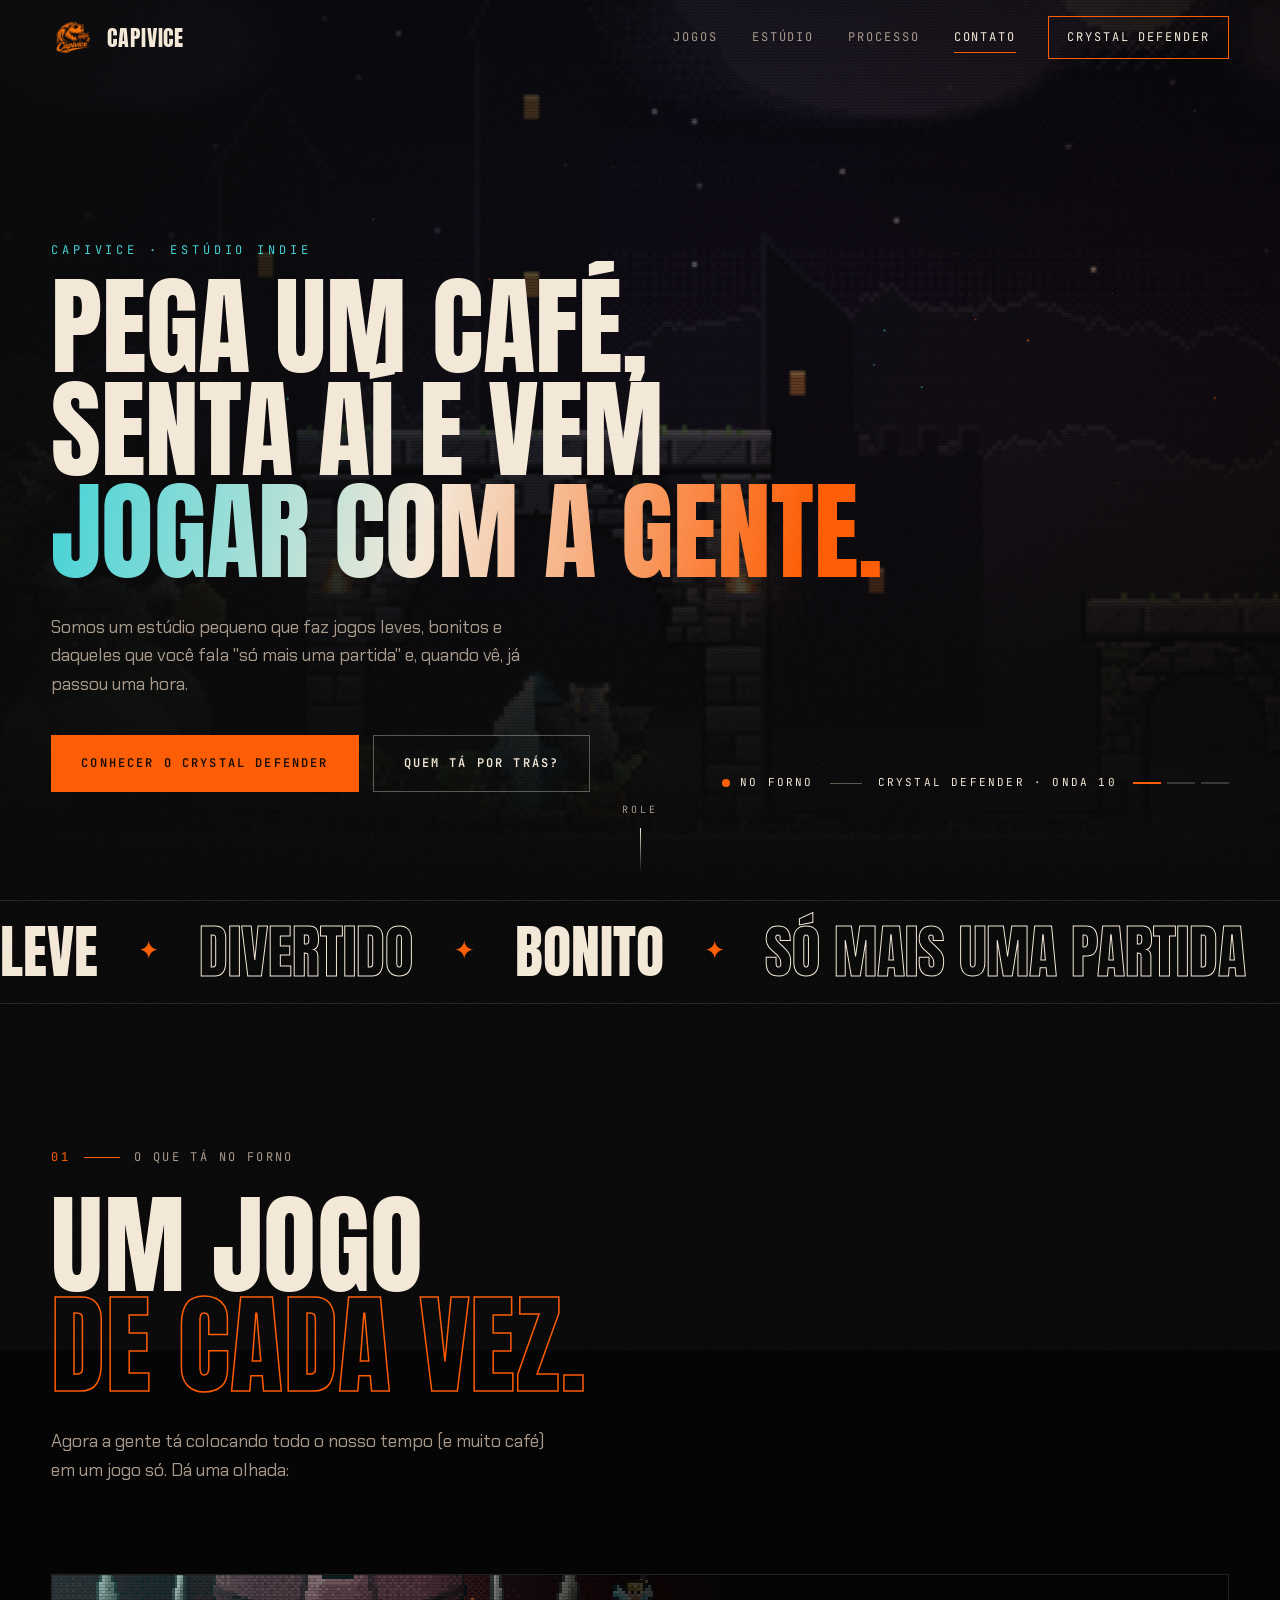
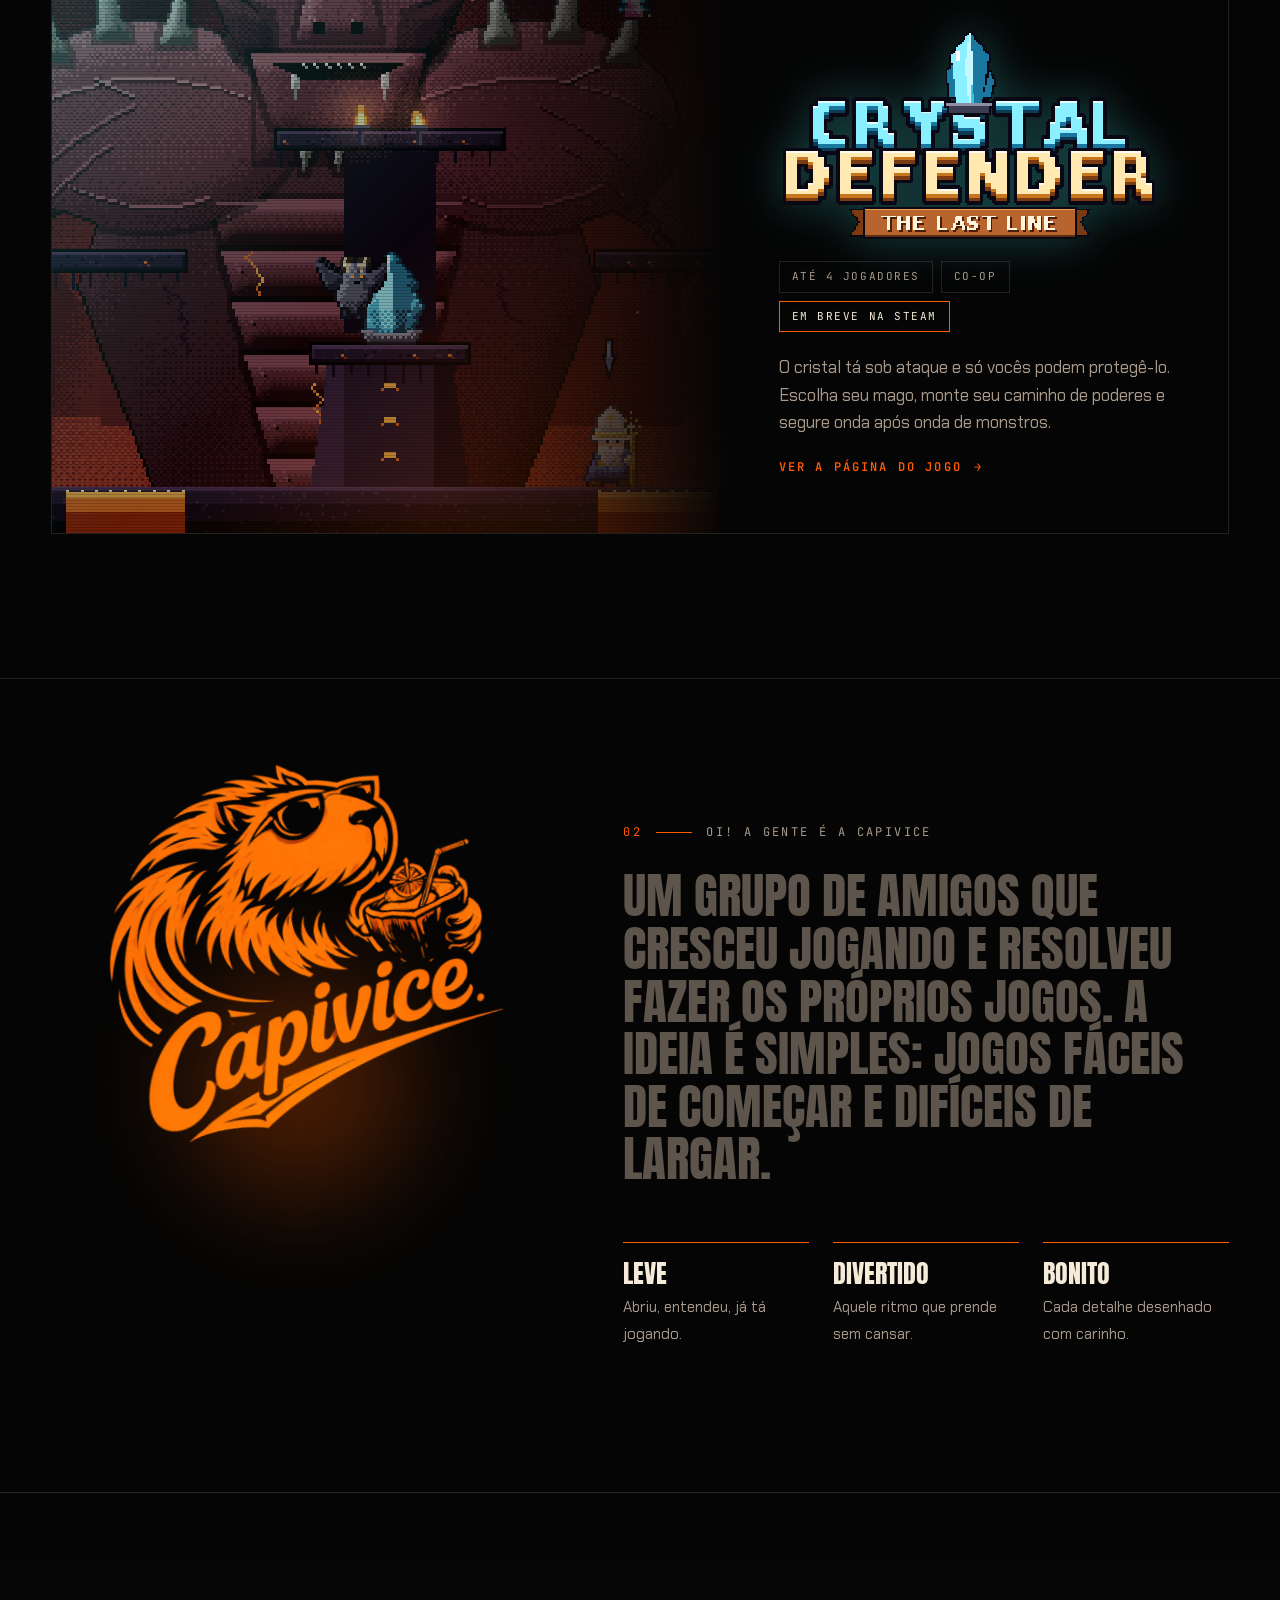
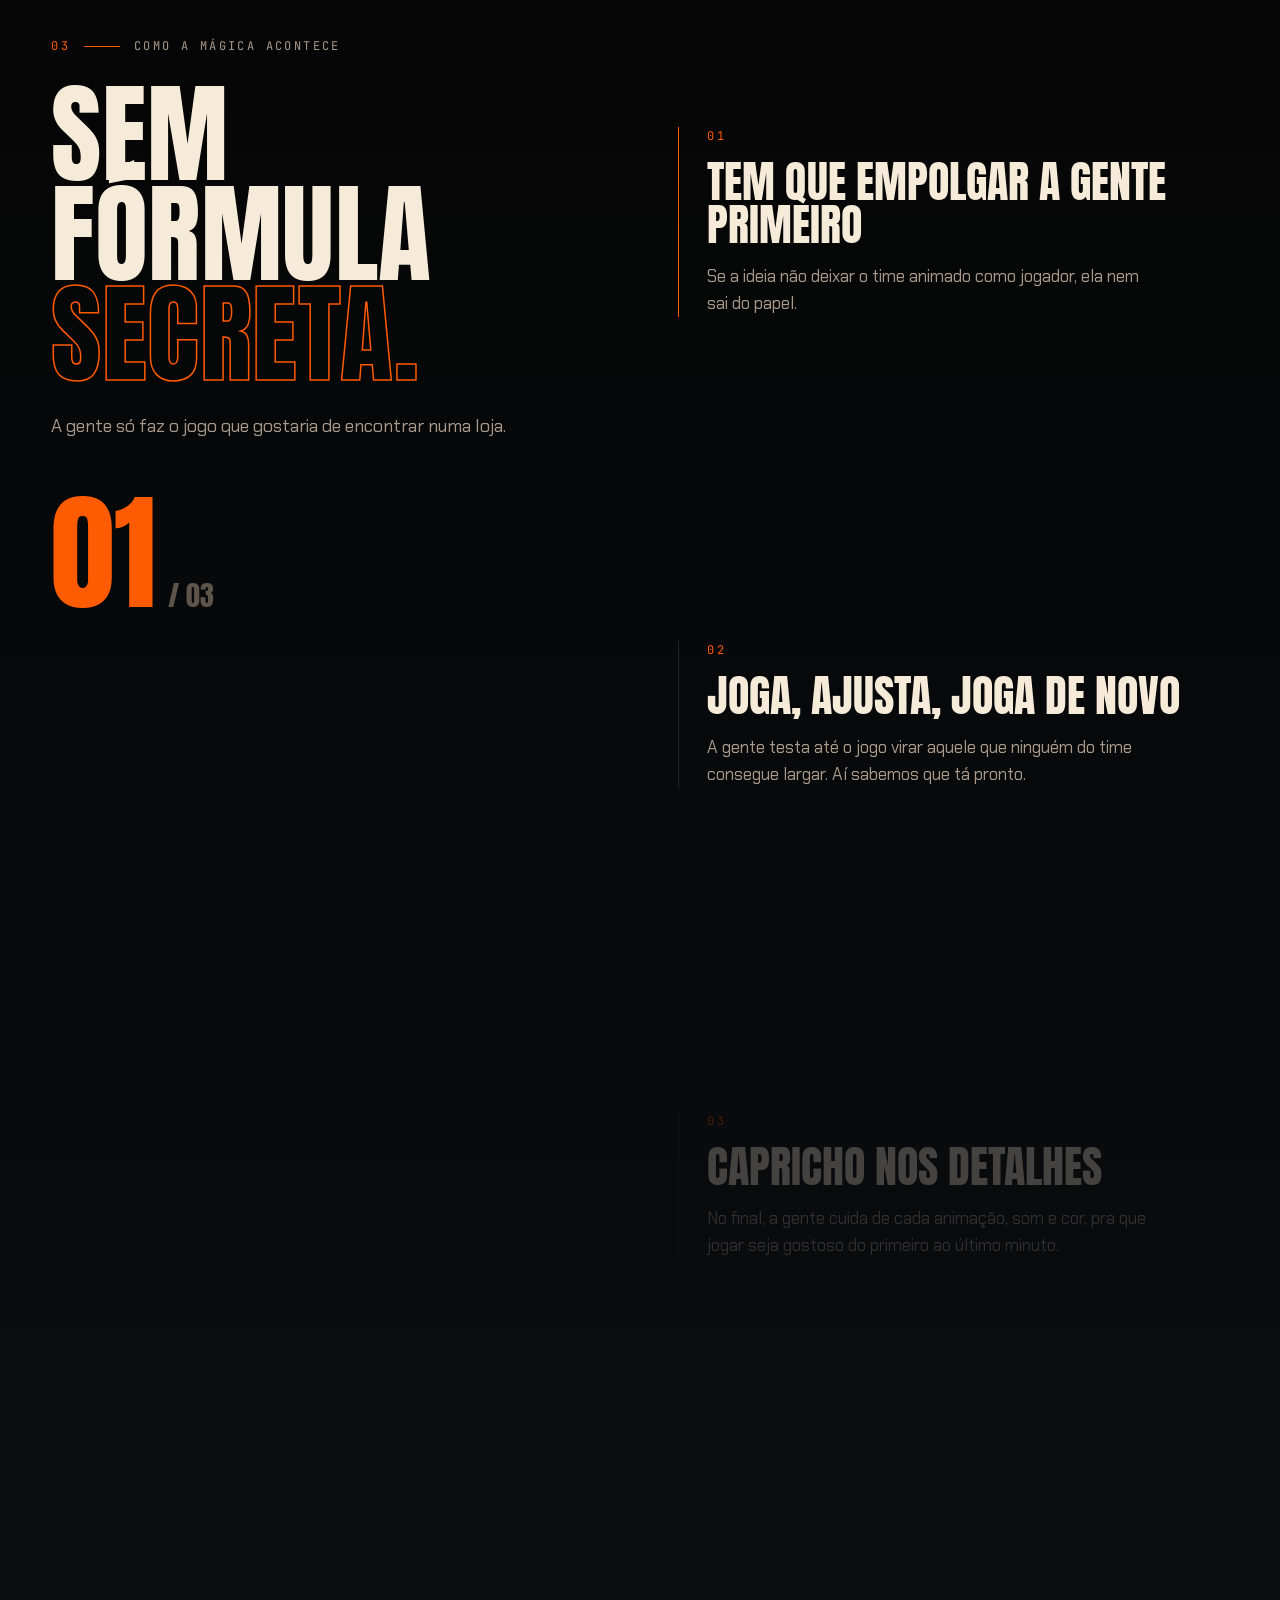
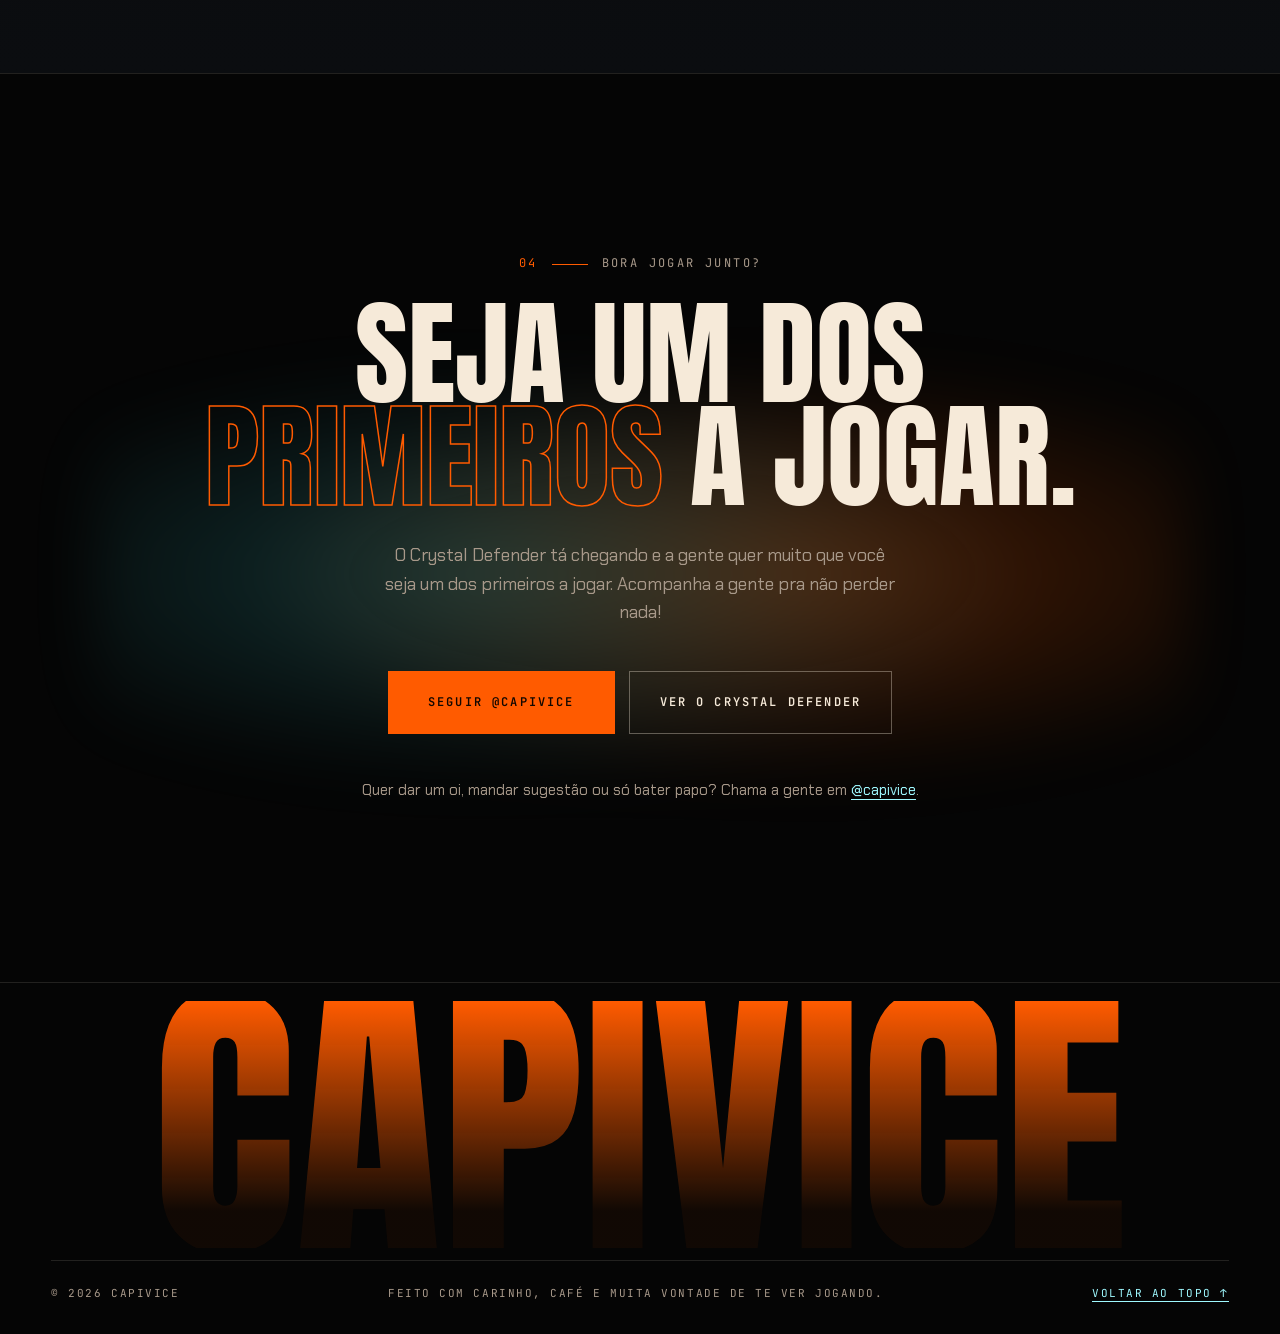
==== commit 7e146e84: "Add Crystal Defender landing page and keep root as studio page - New /crystal-defender/ page: game l" ====
--- a/index.html
+++ b/index.html
@@ -3,8 +3,8 @@
 <head>
     <meta charset="utf-8">
     <meta name="viewport" content="width=device-width, initial-scale=1">
-    <title>Capivice | Crystal Defender, em breve</title>
-    <meta name="description" content="A Capivice é um estúdio indie pequeno que faz jogos leves, bonitos e gostosos de jogar. Vem conhecer o Crystal Defender!">
+    <title>Capivice | Estúdio indie de jogos</title>
+    <meta name="description" content="A Capivice é um estúdio indie pequeno que faz jogos leves, bonitos e gostosos de jogar. Nosso primeiro jogo é o Crystal Defender: The Last Line.">
     <meta name="theme-color" content="#050505">
     <link rel="icon" href="./assets/capivice-logo-alpha.png">
     <link rel="preconnect" href="https://fonts.googleapis.com">
@@ -29,13 +29,13 @@
         </a>
 
         <nav class="nav" aria-label="Principal">
-            <a href="#jogo">Crystal Defender</a>
+            <a href="#jogos">Jogos</a>
             <a href="#sobre">Estúdio</a>
             <a href="#processo">Processo</a>
             <a href="#contato">Contato</a>
         </nav>
 
-        <a href="#contato" class="header-cta">Acompanhar</a>
+        <a href="./crystal-defender/" class="header-cta">Crystal Defender</a>
 
         <button class="menu-toggle" aria-expanded="false" aria-controls="mobile-menu" aria-label="Abrir menu">
             <span></span><span></span>
@@ -43,35 +43,43 @@
     </header>
 
     <div class="mobile-menu" id="mobile-menu" hidden>
-        <a href="#jogo">Crystal Defender</a>
+        <a href="#jogos">Jogos</a>
         <a href="#sobre">Estúdio</a>
         <a href="#processo">Processo</a>
         <a href="#contato">Contato</a>
     </div>
 
     <main id="topo">
-        <!-- Hero: key art do Crystal Defender -->
-        <section class="hero" aria-labelledby="hero-title">
+        <!-- Hero do estúdio -->
+        <section class="hero hero--studio" aria-labelledby="hero-title">
+            <div class="hero-slides" aria-hidden="true">
+                <img class="hero-slide is-active" src="./assets/game/onda-10-ogro.png" alt="" data-caption="Crystal Defender · Onda 10">
+                <img class="hero-slide" src="./assets/game/onda-30-bruxa.png" alt="" data-caption="Crystal Defender · Onda 30" loading="lazy">
+                <img class="hero-slide" src="./assets/game/onda-50-morzath.png" alt="" data-caption="Crystal Defender · Onda 50" loading="lazy">
+            </div>
+            <div class="hero-grade" aria-hidden="true"></div>
             <canvas class="hero-canvas" aria-hidden="true"></canvas>
             <div class="hero-vignette" aria-hidden="true"></div>
 
             <div class="hero-content">
-                <p class="hero-kicker" data-split>Capivice apresenta</p>
-                <h1 class="hero-title" id="hero-title">
-                    <span class="line"><span>Crystal</span></span>
-                    <span class="line"><span>Defender</span></span>
+                <p class="hero-kicker">Capivice · Estúdio indie</p>
+                <h1 class="hero-headline" id="hero-title">
+                    <span class="line"><span>Pega um café,</span></span>
+                    <span class="line"><span>senta aí e vem</span></span>
+                    <span class="line"><span><em>jogar com a gente.</em></span></span>
                 </h1>
-                <p class="hero-tagline">O cristal tá sob ataque. Só você pode protegê-lo.</p>
+                <p class="hero-tagline">Somos um estúdio pequeno que faz jogos leves, bonitos e daqueles que você fala "só mais uma partida" e, quando vê, já passou uma hora.</p>
                 <div class="hero-actions">
-                    <a class="btn btn-primary" href="#jogo"><span>Conhecer o jogo</span></a>
+                    <a class="btn btn-primary" href="./crystal-defender/"><span>Conhecer o Crystal Defender</span></a>
                     <a class="btn btn-ghost" href="#sobre"><span>Quem tá por trás?</span></a>
                 </div>
             </div>
 
             <div class="hero-meta">
-                <span class="badge-live"><i></i> Em desenvolvimento</span>
+                <span class="badge-live"><i></i> No forno</span>
                 <span class="hero-meta-sep"></span>
-                <span>Defesa de base</span>
+                <span class="hero-caption">Crystal Defender · Onda 10</span>
+                <div class="hero-dots" aria-hidden="true"></div>
             </div>
 
             <a href="#ticker" class="scroll-cue" aria-label="Rolar para baixo">
@@ -88,49 +96,31 @@
             </div>
         </div>
 
-        <!-- O jogo -->
-        <section class="game" id="jogo" aria-labelledby="game-title">
+        <!-- Jogos -->
+        <section class="games" id="jogos" aria-labelledby="games-title">
             <div class="section-head">
                 <p class="eyebrow" data-reveal><span>01</span> O que tá no forno</p>
-                <h2 class="display" id="game-title" data-reveal>Um mago.<br>Um cristal.<br><em>Ondas sem fim.</em></h2>
+                <h2 class="display" id="games-title" data-reveal>Um jogo<br><em>de cada vez.</em></h2>
                 <p class="lead" data-reveal>
-                    Agora a gente tá colocando todo o nosso tempo (e muito café) em um jogo só.
-                    Na pele de um mago, monte suas defesas, solte seus feitiços e segure onda após onda de inimigos.
+                    Agora a gente tá colocando todo o nosso tempo (e muito café) em um jogo só. Dá uma olhada:
                 </p>
             </div>
 
-            <div class="features">
-                <article class="feature" data-reveal data-tilt>
-                    <div class="feature-art feature-art--build" aria-hidden="true">
-                        <svg viewBox="0 0 120 120"><g fill="none" stroke="currentColor" stroke-width="2"><path d="M30 95h60M38 95V55h44v40M34 55l26-22 26 22"/><path d="M52 95V75h16v20"/><circle cx="60" cy="47" r="4"/></g></svg>
-                    </div>
-                    <span class="feature-num">I</span>
-                    <h3>Monte suas defesas</h3>
-                    <p>Torres, barreiras e armadilhas no lugar certo fazem toda a diferença.</p>
-                </article>
-                <article class="feature" data-reveal data-tilt>
-                    <div class="feature-art feature-art--spell" aria-hidden="true">
-                        <svg viewBox="0 0 120 120"><g fill="none" stroke="currentColor" stroke-width="2"><circle cx="60" cy="60" r="32"/><circle cx="60" cy="60" r="22" stroke-dasharray="4 6"/><path d="M60 22v12M60 86v12M22 60h12M86 60h12"/><path d="M60 44l6 16-6 16-6-16z"/></g></svg>
-                    </div>
-                    <span class="feature-num">II</span>
-                    <h3>Solte seus feitiços</h3>
-                    <p>Magia na hora certa vira o jogo quando a horda aperta.</p>
-                </article>
-                <article class="feature" data-reveal data-tilt>
-                    <div class="feature-art feature-art--waves" aria-hidden="true">
-                        <svg viewBox="0 0 120 120"><g fill="none" stroke="currentColor" stroke-width="2"><path d="M18 50c10-10 20 10 30 0s20 10 30 0 20 10 30 0"/><path d="M18 66c10-10 20 10 30 0s20 10 30 0 20 10 30 0"/><path d="M18 82c10-10 20 10 30 0s20 10 30 0 20 10 30 0"/><path d="M60 22l8 12-8 8-8-8z"/></g></svg>
-                    </div>
-                    <span class="feature-num">III</span>
-                    <h3>Segure as ondas</h3>
-                    <p>Fases rápidas, muita magia e aquela vontade de tentar de novo.</p>
-                </article>
-            </div>
-
-            <div class="game-strip" data-reveal>
-                <div class="game-strip-item"><strong data-count="1">0</strong><span>Cristal pra proteger</span></div>
-                <div class="game-strip-item"><strong>∞</strong><span>Vontade de tentar de novo</span></div>
-                <div class="game-strip-item"><strong data-count="100">0</strong><span>% feito com carinho</span></div>
-            </div>
+            <a class="showcase" href="./crystal-defender/" data-reveal>
+                <div class="showcase-media" aria-hidden="true">
+                    <img src="./assets/game/onda-50-morzath.png" alt="" loading="lazy">
+                </div>
+                <div class="showcase-body">
+                    <img src="./assets/game/crystal-defender-logo.png" alt="Crystal Defender: The Last Line" class="showcase-logo" loading="lazy">
+                    <ul class="showcase-tags">
+                        <li>Até 4 jogadores</li>
+                        <li>Co-op</li>
+                        <li>Em breve na Steam</li>
+                    </ul>
+                    <p>O cristal tá sob ataque e só vocês podem protegê-lo. Escolha seu mago, monte seu caminho de poderes e segure onda após onda de monstros.</p>
+                    <span class="showcase-cta">Ver a página do jogo <i>→</i></span>
+                </div>
+            </a>
         </section>
 
         <!-- Estúdio -->
@@ -190,12 +180,12 @@
             <p class="eyebrow" data-reveal><span>04</span> Bora jogar junto?</p>
             <h2 class="cta-title" id="cta-title" data-reveal>Seja um dos<br><em>primeiros</em> a jogar.</h2>
             <p class="lead" data-reveal>
-                O Crystal Defender tá chegando e a gente quer muito que você esteja lá.
+                O Crystal Defender tá chegando e a gente quer muito que você seja um dos primeiros a jogar.
                 Acompanha a gente pra não perder nada!
             </p>
             <div class="hero-actions" data-reveal>
                 <a class="btn btn-primary btn-lg" href="#" aria-label="Abrir perfil da Capivice"><span>Seguir @capivice</span></a>
-                <a class="btn btn-ghost" href="#jogo"><span>Ver o Crystal Defender</span></a>
+                <a class="btn btn-ghost" href="./crystal-defender/"><span>Ver o Crystal Defender</span></a>
             </div>
             <p class="cta-note" data-reveal>Quer dar um oi, mandar sugestão ou só bater papo? Chama a gente em <a href="#" class="link">@capivice</a>.</p>
         </section>
--- a/css/style.css
+++ b/css/style.css
@@ -114,6 +114,12 @@
     clip-path: inset(0 0 100% 0);
 }
 
+.loader-logo--game {
+    width: 220px !important;
+    mix-blend-mode: normal !important;
+    image-rendering: pixelated;
+}
+
 .loader-logo {
     width: 140px;
     mix-blend-mode: screen;
@@ -326,6 +332,7 @@
 .mobile-menu a:nth-child(2) { animation-delay: 0.06s; }
 .mobile-menu a:nth-child(3) { animation-delay: 0.12s; }
 .mobile-menu a:nth-child(4) { animation-delay: 0.18s; }
+.mobile-menu a:nth-child(5) { animation-delay: 0.24s; }
 
 @keyframes menu-in {
     to { opacity: 1; transform: none; }
@@ -509,33 +516,156 @@
 }
 
 .hero-title {
+    margin: 0 0 26px -1.5%;
+    width: min(560px, 82vw);
+}
+
+.hero-logo {
+    width: 100%;
+    height: auto;
+    image-rendering: pixelated;
+    opacity: 0;
+    transform: scale(1.08);
+    filter: blur(12px);
+}
+
+body.is-ready .hero-logo {
+    opacity: 1;
+    transform: none;
+    filter: drop-shadow(0 0 28px rgba(63, 212, 216, 0.35)) drop-shadow(0 12px 30px rgba(0, 0, 0, 0.7));
+    transition: opacity 1.2s var(--ease), transform 1.6s var(--ease), filter 1.2s var(--ease);
+}
+
+/* Headline do estúdio (linhas sobem uma a uma) */
+.hero-headline {
     font-family: var(--f-display);
     font-weight: 400;
-    font-size: clamp(64px, 14vw, 220px);
-    line-height: 0.86;
-    text-transform: uppercase;
-    letter-spacing: 0.005em;
+    font-size: clamp(52px, 8.4vw, 136px);
+    line-height: 0.92;
+    text-transform: uppercase;
     margin-bottom: 28px;
 }
 
-.hero-title .line {
+/* O padding extra em cima evita que a máscara corte os acentos (É, Í) */
+.hero-headline .line {
     display: block;
     overflow: hidden;
-    padding-bottom: 0.02em;
-}
-
-.hero-title .line span {
+    padding: 0.16em 0 0.03em;
+    margin-top: -0.16em;
+}
+
+.hero-headline .line > span {
     display: block;
     transform: translateY(105%);
 }
 
-.hero-title .line:last-child span {
-    color: transparent;
-    -webkit-text-stroke: 2px var(--ink);
-    background: linear-gradient(100deg, var(--cyan) 0%, var(--ink) 40%, var(--orange) 80%);
+.hero-headline em {
+    font-style: normal;
+    background: linear-gradient(100deg, var(--cyan) 0%, var(--ink) 45%, var(--orange) 90%);
     -webkit-background-clip: text;
     background-clip: text;
-    -webkit-text-stroke: 0;
+    color: transparent;
+}
+
+body.is-ready .hero-headline .line > span {
+    transform: none;
+    transition: transform 1.3s var(--ease);
+}
+
+body.is-ready .hero-headline .line:nth-child(2) > span { transition-delay: 0.08s; }
+body.is-ready .hero-headline .line:nth-child(3) > span { transition-delay: 0.16s; }
+
+.hero--studio .hero-slide {
+    filter: saturate(0.6) contrast(1.1) brightness(0.45) blur(1px);
+}
+
+.hero--studio .hero-tagline {
+    font-size: clamp(16px, 1.4vw, 19px);
+    color: var(--muted);
+    max-width: 52ch;
+}
+
+/* Screenshots do jogo, tratadas pra identidade do site */
+.hero-slides {
+    position: absolute;
+    inset: 0;
+    background: var(--bg);
+}
+
+/* A HUD do jogo ocupa ~28% do topo das screenshots: o slide é mais alto que o hero
+   e fica ancorado embaixo, então a HUD sai por cima */
+.hero-slide {
+    position: absolute;
+    left: 0;
+    bottom: 0;
+    width: 100%;
+    height: 145%;
+    object-fit: cover;
+    object-position: 60% 100%;
+    image-rendering: pixelated;
+    filter: saturate(0.8) contrast(1.12) brightness(0.62);
+    opacity: 0;
+    transform: scale(1.12);
+    transition: opacity 1.6s ease, transform 8s linear;
+}
+
+.hero-slide.is-active {
+    opacity: 1;
+    transform: scale(1.02);
+}
+
+.hero-grade {
+    position: absolute;
+    inset: 0;
+    pointer-events: none;
+    background:
+        repeating-linear-gradient(to bottom, rgba(0, 0, 0, 0.22) 0 1px, transparent 1px 3px),
+        linear-gradient(115deg, rgba(63, 212, 216, 0.28) 0%, transparent 45%, rgba(255, 91, 0, 0.32) 100%);
+    mix-blend-mode: overlay;
+}
+
+.hero-caption {
+    color: var(--ink);
+    min-width: 22ch;
+    transition: opacity 0.4s ease;
+}
+
+.hero-caption.is-swapping {
+    opacity: 0;
+}
+
+.hero-dots {
+    display: flex;
+    gap: 6px;
+}
+
+.hero-dots i {
+    position: relative;
+    width: 28px;
+    height: 2px;
+    background: rgba(246, 234, 217, 0.2);
+    overflow: hidden;
+}
+
+.hero-dots i::after {
+    content: "";
+    position: absolute;
+    inset: 0;
+    background: var(--orange);
+    transform: scaleX(0);
+    transform-origin: left;
+}
+
+.hero-dots i.is-done::after {
+    transform: scaleX(1);
+}
+
+.hero-dots i.is-active::after {
+    animation: dot-fill var(--slide-ms, 6000ms) linear forwards;
+}
+
+@keyframes dot-fill {
+    to { transform: scaleX(1); }
 }
 
 .hero-tagline {
@@ -558,15 +688,6 @@
 .scroll-cue {
     opacity: 0;
     transform: translateY(20px);
-}
-
-body.is-ready .hero-title .line span {
-    transform: none;
-    transition: transform 1.3s var(--ease);
-}
-
-body.is-ready .hero-title .line:last-child span {
-    transition-delay: 0.1s;
 }
 
 body.is-ready .hero-kicker,
@@ -850,6 +971,382 @@
     letter-spacing: 0.14em;
     text-transform: uppercase;
     color: var(--muted);
+}
+
+/* ==========================================================================
+   Games (vitrine na LP do estúdio)
+   ========================================================================== */
+.games {
+    padding: clamp(100px, 16vh, 180px) var(--gutter);
+}
+
+.showcase {
+    position: relative;
+    display: grid;
+    grid-template-columns: minmax(0, 1.35fr) minmax(0, 1fr);
+    min-height: 560px;
+    border: 1px solid var(--line);
+    overflow: hidden;
+    isolation: isolate;
+}
+
+.showcase-media {
+    position: relative;
+    overflow: hidden;
+}
+
+.showcase-media::after {
+    content: "";
+    position: absolute;
+    inset: 0;
+    background:
+        repeating-linear-gradient(to bottom, rgba(0, 0, 0, 0.18) 0 1px, transparent 1px 3px),
+        linear-gradient(90deg, transparent 55%, var(--bg) 100%),
+        linear-gradient(135deg, rgba(63, 212, 216, 0.25), transparent 50%, rgba(255, 91, 0, 0.3));
+    mix-blend-mode: normal;
+    pointer-events: none;
+}
+
+.showcase-media img {
+    width: 100%;
+    height: 100%;
+    object-fit: cover;
+    object-position: 50% 100%;
+    transform-origin: 50% 100%;
+    image-rendering: pixelated;
+    filter: saturate(0.75) contrast(1.1) brightness(0.7);
+    transform: scale(1.4);
+    transition: filter 0.8s ease, transform 1.4s var(--ease);
+}
+
+.showcase:hover .showcase-media img {
+    filter: saturate(1) contrast(1.05) brightness(0.9);
+    transform: scale(1.45);
+}
+
+.showcase-body {
+    display: flex;
+    flex-direction: column;
+    justify-content: center;
+    gap: 22px;
+    padding: clamp(28px, 4vw, 60px);
+    background: var(--bg);
+}
+
+.showcase-logo {
+    width: min(380px, 100%);
+    image-rendering: pixelated;
+    filter: drop-shadow(0 0 22px rgba(63, 212, 216, 0.3));
+    transition: transform 0.8s var(--ease);
+}
+
+.showcase:hover .showcase-logo {
+    transform: translateY(-4px) scale(1.02);
+}
+
+.showcase-tags {
+    display: flex;
+    flex-wrap: wrap;
+    gap: 8px;
+}
+
+.showcase-tags li {
+    padding: 6px 12px;
+    border: 1px solid var(--line);
+    font-family: var(--f-mono);
+    font-size: 11px;
+    letter-spacing: 0.14em;
+    text-transform: uppercase;
+    color: var(--muted);
+}
+
+.showcase-tags li:last-child {
+    border-color: var(--orange);
+    color: var(--ink);
+}
+
+.showcase-body p {
+    color: var(--muted);
+    max-width: 44ch;
+}
+
+.showcase-cta {
+    display: inline-flex;
+    align-items: center;
+    gap: 12px;
+    font-family: var(--f-mono);
+    font-size: 12px;
+    font-weight: 600;
+    letter-spacing: 0.18em;
+    text-transform: uppercase;
+    color: var(--orange);
+}
+
+.showcase-cta i {
+    font-style: normal;
+    transition: transform 0.5s var(--ease);
+}
+
+.showcase:hover .showcase-cta i {
+    transform: translateX(8px);
+}
+
+/* ==========================================================================
+   Gallery
+   ========================================================================== */
+.gallery {
+    padding: clamp(100px, 16vh, 180px) 0;
+    border-top: 1px solid var(--line);
+    overflow: hidden;
+}
+
+.gallery-head {
+    padding: 0 var(--gutter);
+    margin-bottom: clamp(48px, 8vh, 80px);
+}
+
+.gallery-track {
+    display: flex;
+    gap: clamp(16px, 2vw, 28px);
+    padding: 0 var(--gutter) 8px;
+    overflow-x: auto;
+    scroll-snap-type: x mandatory;
+    scroll-padding-inline: var(--gutter);
+    scrollbar-width: none;
+    cursor: grab;
+}
+
+.gallery-track::-webkit-scrollbar {
+    display: none;
+}
+
+.gallery-track.is-dragging {
+    cursor: grabbing;
+    scroll-snap-type: none;
+}
+
+.shot {
+    flex: 0 0 min(68vw, 980px);
+    scroll-snap-align: start;
+}
+
+.shot:nth-child(2) { --d: 0.08s; }
+.shot:nth-child(3) { --d: 0.16s; }
+
+.shot-open {
+    position: relative;
+    display: block;
+    width: 100%;
+    aspect-ratio: 16 / 9;
+    overflow: hidden;
+    border: 1px solid var(--line);
+    background: var(--bg-2);
+    cursor: zoom-in;
+}
+
+/* Grade de cor: escuro e puxado pro laranja/ciano, revela a cor original no hover */
+.shot-open::before {
+    content: "";
+    position: absolute;
+    inset: 0;
+    z-index: 1;
+    pointer-events: none;
+    background:
+        repeating-linear-gradient(to bottom, rgba(0, 0, 0, 0.18) 0 1px, transparent 1px 3px),
+        linear-gradient(135deg, rgba(63, 212, 216, 0.25), transparent 50%, rgba(255, 91, 0, 0.3));
+    mix-blend-mode: overlay;
+    transition: opacity 0.6s ease;
+}
+
+/* Cantoneiras de mira */
+.shot-open::after {
+    content: "";
+    position: absolute;
+    inset: 14px;
+    z-index: 2;
+    pointer-events: none;
+    --c: rgba(246, 234, 217, 0.85);
+    background:
+        linear-gradient(var(--c), var(--c)) top left / 18px 1px,
+        linear-gradient(var(--c), var(--c)) top left / 1px 18px,
+        linear-gradient(var(--c), var(--c)) top right / 18px 1px,
+        linear-gradient(var(--c), var(--c)) top right / 1px 18px,
+        linear-gradient(var(--c), var(--c)) bottom left / 18px 1px,
+        linear-gradient(var(--c), var(--c)) bottom left / 1px 18px,
+        linear-gradient(var(--c), var(--c)) bottom right / 18px 1px,
+        linear-gradient(var(--c), var(--c)) bottom right / 1px 18px;
+    background-repeat: no-repeat;
+    opacity: 0;
+    transform: scale(1.04);
+    transition: opacity 0.5s var(--ease), transform 0.5s var(--ease);
+}
+
+.shot-open img {
+    width: 100%;
+    height: 100%;
+    object-fit: cover;
+    image-rendering: pixelated;
+    filter: saturate(0.75) contrast(1.1) brightness(0.72);
+    transform: scale(1.06);
+    clip-path: inset(0 100% 0 0);
+    transition: filter 0.6s ease, transform 1.2s var(--ease), clip-path 1.4s var(--ease-in-out);
+}
+
+.shot.is-in .shot-open img {
+    clip-path: inset(0 0 0 0);
+    transform: scale(1);
+}
+
+.shot-open:hover img,
+.shot-open:focus-visible img {
+    filter: none;
+    transform: scale(1.03);
+}
+
+.shot-open:hover::before,
+.shot-open:focus-visible::before {
+    opacity: 0;
+}
+
+.shot-open:hover::after,
+.shot-open:focus-visible::after {
+    opacity: 1;
+    transform: none;
+}
+
+.shot-tag {
+    position: absolute;
+    z-index: 2;
+    top: 18px;
+    right: 22px;
+    font-family: var(--f-mono);
+    font-size: 11px;
+    letter-spacing: 0.2em;
+    color: var(--ink);
+    text-shadow: 0 1px 6px rgba(0, 0, 0, 0.8);
+}
+
+.shot figcaption {
+    display: flex;
+    align-items: baseline;
+    gap: 16px;
+    margin-top: 18px;
+    font-family: var(--f-display);
+    font-size: clamp(22px, 2.2vw, 34px);
+    line-height: 1.1;
+    text-transform: uppercase;
+}
+
+.shot figcaption span {
+    font-family: var(--f-mono);
+    font-size: 11px;
+    letter-spacing: 0.2em;
+    color: var(--orange);
+    white-space: nowrap;
+}
+
+.gallery-nav {
+    display: flex;
+    align-items: center;
+    gap: 20px;
+    padding: 36px var(--gutter) 0;
+}
+
+.gallery-btn {
+    width: 52px;
+    height: 52px;
+    border: 1px solid rgba(246, 234, 217, 0.3);
+    font-size: 18px;
+    transition: background-color 0.3s ease, color 0.3s ease, border-color 0.3s ease;
+}
+
+.gallery-btn:hover {
+    background: var(--orange);
+    border-color: var(--orange);
+    color: #120700;
+}
+
+.gallery-progress {
+    flex: 1;
+    height: 1px;
+    background: var(--line);
+}
+
+.gallery-progress span {
+    display: block;
+    height: 100%;
+    background: var(--orange);
+    transform-origin: left;
+    transform: scaleX(0.2);
+    transition: transform 0.2s linear;
+}
+
+/* Lightbox */
+.lightbox {
+    position: fixed;
+    inset: 0;
+    z-index: 95;
+    display: grid;
+    grid-template-columns: auto 1fr auto;
+    align-items: center;
+    gap: 16px;
+    padding: 24px;
+    background: rgba(5, 5, 5, 0.94);
+    backdrop-filter: blur(8px);
+    animation: lb-in 0.4s var(--ease);
+}
+
+.lightbox[hidden] {
+    display: none;
+}
+
+@keyframes lb-in {
+    from { opacity: 0; }
+}
+
+.lightbox figure {
+    justify-self: center;
+    max-width: 100%;
+}
+
+.lightbox img {
+    max-height: 82vh;
+    width: auto;
+    margin: 0 auto;
+    image-rendering: pixelated;
+    border: 1px solid var(--line);
+}
+
+.lightbox figcaption {
+    margin-top: 14px;
+    text-align: center;
+    font-family: var(--f-mono);
+    font-size: 12px;
+    letter-spacing: 0.18em;
+    text-transform: uppercase;
+    color: var(--muted);
+}
+
+.lightbox-close {
+    position: absolute;
+    top: 18px;
+    right: 22px;
+    width: 48px;
+    height: 48px;
+    font-size: 20px;
+}
+
+.lightbox-arrow {
+    width: 52px;
+    height: 52px;
+    border: 1px solid rgba(246, 234, 217, 0.3);
+    font-size: 18px;
+}
+
+.lightbox-arrow:hover,
+.lightbox-close:hover {
+    color: var(--orange);
+    border-color: var(--orange);
 }
 
 /* ==========================================================================
@@ -1122,6 +1619,14 @@
     user-select: none;
 }
 
+.footer-mark--game {
+    font-size: 15.5vw;
+    white-space: nowrap;
+    background: linear-gradient(180deg, var(--cyan) 0%, rgba(63, 212, 216, 0.04) 85%);
+    -webkit-background-clip: text;
+    background-clip: text;
+}
+
 .footer-row {
     display: flex;
     justify-content: space-between;
@@ -1158,6 +1663,25 @@
         grid-template-columns: 1fr;
     }
 
+    .shot {
+        flex-basis: 84vw;
+    }
+
+    .showcase {
+        grid-template-columns: 1fr;
+        min-height: 0;
+    }
+
+    .showcase-media {
+        aspect-ratio: 16 / 9;
+    }
+
+    .showcase-media::after {
+        background:
+            repeating-linear-gradient(to bottom, rgba(0, 0, 0, 0.18) 0 1px, transparent 1px 3px),
+            linear-gradient(180deg, transparent 55%, var(--bg) 100%);
+    }
+
     .studio-logo-wrap {
         max-width: 360px;
         width: 70%;
@@ -1180,8 +1704,11 @@
     }
 
     .hero {
-        padding-top: calc(var(--header-h) + 250px);
         padding-bottom: 56px;
+    }
+
+    .hero-slide {
+        object-position: 50% 100%;
     }
 
     .hero-meta {
@@ -1190,7 +1717,21 @@
         flex-wrap: wrap;
     }
 
-    .scroll-cue {
+    .scroll-cue,
+    .hero-dots {
+        display: none;
+    }
+
+    .hero-caption {
+        min-width: 0;
+    }
+
+    .lightbox {
+        grid-template-columns: 1fr;
+        padding: 64px 12px 24px;
+    }
+
+    .lightbox-arrow {
         display: none;
     }
 
@@ -1241,10 +1782,6 @@
 @media (max-width: 520px) {
     .hero-actions .btn {
         flex: 1 1 100%;
-    }
-
-    .hero-title .line:last-child span {
-        font-size: 0.86em;
     }
 
     .footer-row {
